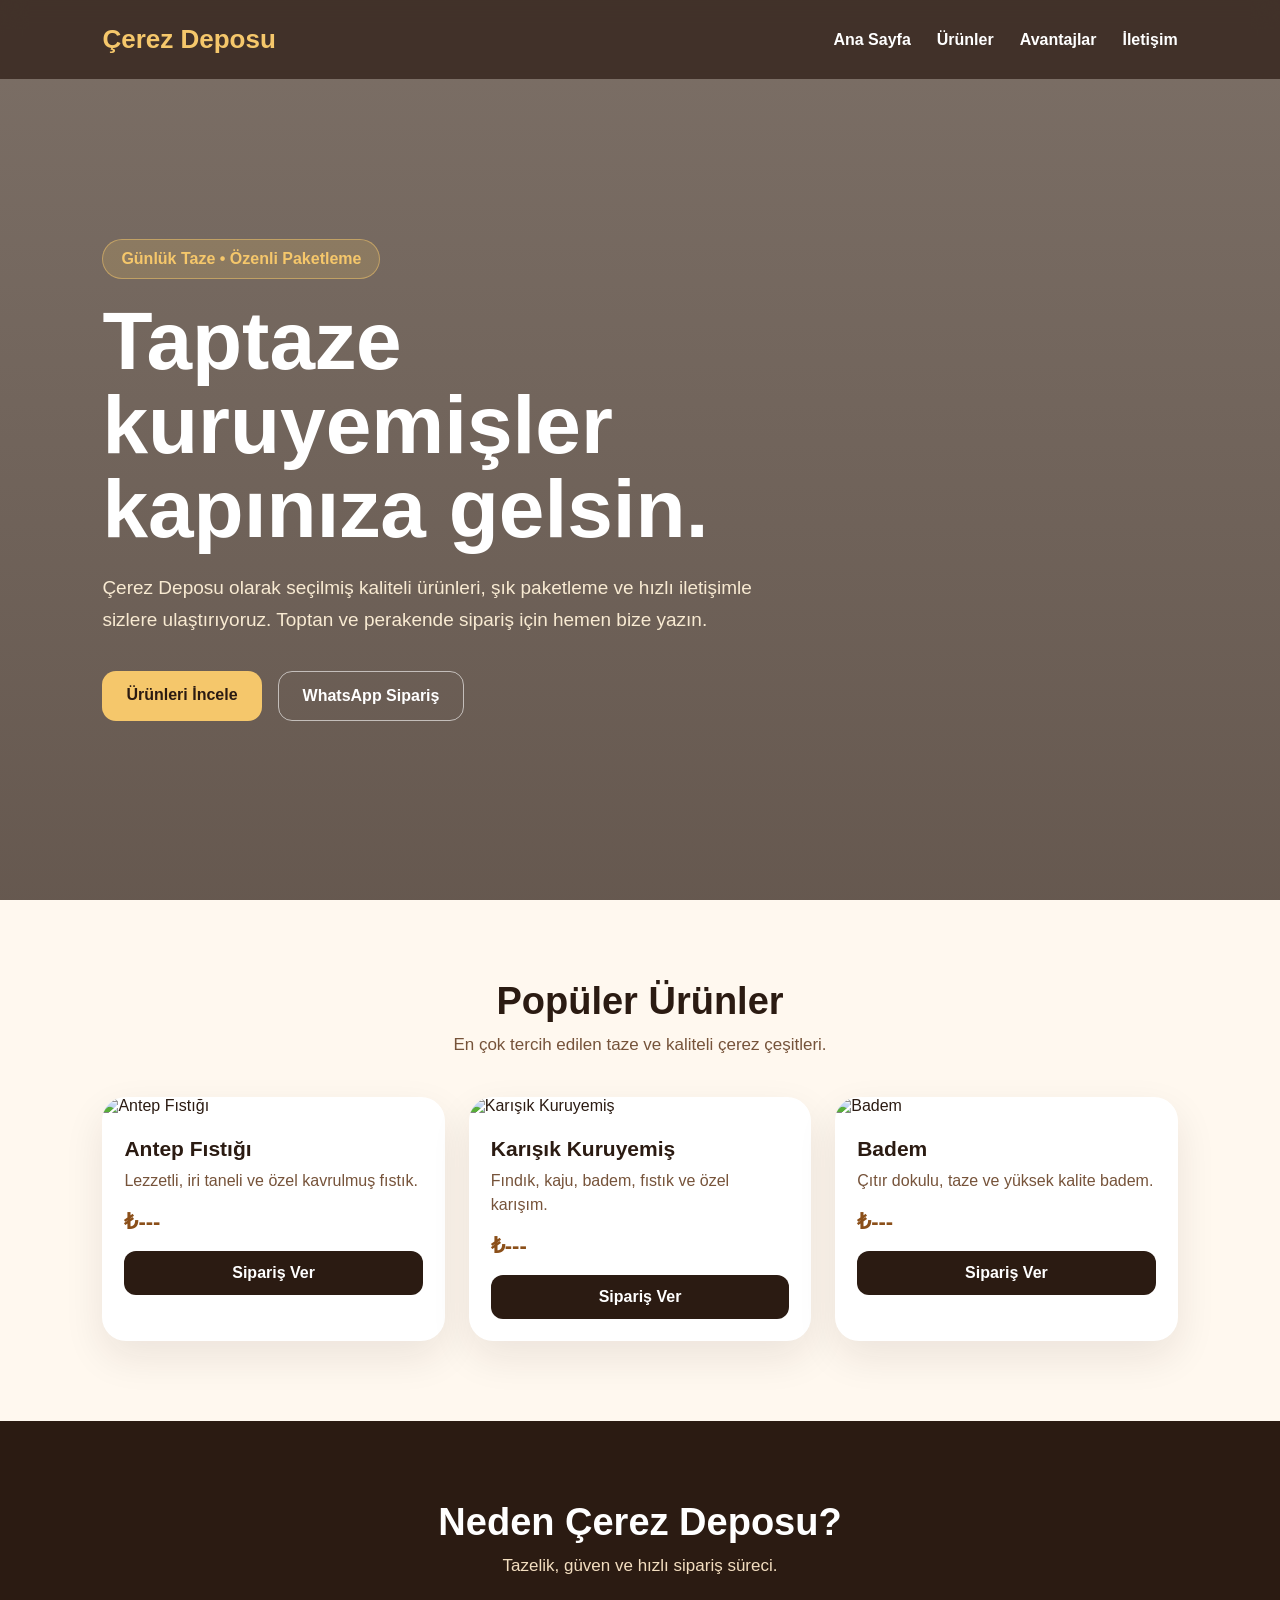
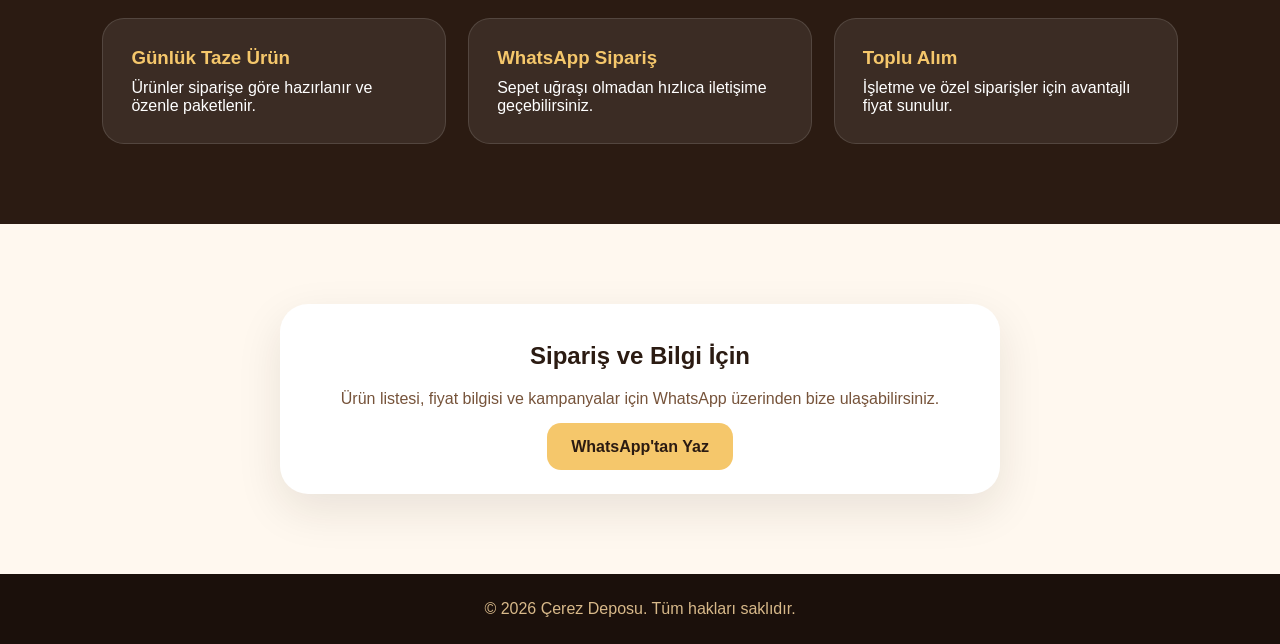
==== index.html @ 21f676a9 "Create index.html" ====
<!DOCTYPE html>
<html lang="tr">
<head>
  <meta charset="UTF-8" />
  <meta name="viewport" content="width=device-width, initial-scale=1.0" />
  <title>Çerez Deposu | Taze Kuruyemiş ve Çerez</title>
  <style>
    * {
      margin: 0;
      padding: 0;
      box-sizing: border-box;
      font-family: Arial, Helvetica, sans-serif;
    }

    body {
      background: #fff8ef;
      color: #2b1b12;
      overflow-x: hidden;
    }

    .loader {
      position: fixed;
      inset: 0;
      background: #2b1b12;
      display: flex;
      align-items: center;
      justify-content: center;
      z-index: 9999;
      animation: hideLoader 1s ease forwards;
      animation-delay: 1.8s;
    }

    .loader h1 {
      color: #f5c76b;
      font-size: 42px;
      letter-spacing: 2px;
      animation: pop 1.3s ease infinite alternate;
    }

    @keyframes hideLoader {
      to {
        opacity: 0;
        visibility: hidden;
      }
    }

    @keyframes pop {
      from { transform: scale(0.95); opacity: 0.75; }
      to { transform: scale(1.08); opacity: 1; }
    }

    header {
      min-height: 100vh;
      background: linear-gradient(rgba(43, 27, 18, 0.62), rgba(43, 27, 18, 0.72)),
        url('https://images.unsplash.com/photo-1606923829579-0cb981a83e2e?auto=format&fit=crop&w=1600&q=80');
      background-size: cover;
      background-position: center;
      color: white;
      position: relative;
    }

    nav {
      width: 100%;
      padding: 24px 8%;
      display: flex;
      align-items: center;
      justify-content: space-between;
      position: fixed;
      top: 0;
      left: 0;
      z-index: 20;
      background: rgba(43, 27, 18, 0.72);
      backdrop-filter: blur(12px);
    }

    .logo {
      font-size: 26px;
      font-weight: 800;
      color: #f5c76b;
    }

    nav ul {
      list-style: none;
      display: flex;
      gap: 26px;
    }

    nav a {
      color: white;
      text-decoration: none;
      font-weight: 600;
      transition: 0.3s;
    }

    nav a:hover {
      color: #f5c76b;
    }

    .hero {
      min-height: 100vh;
      display: flex;
      align-items: center;
      padding: 120px 8% 60px;
    }

    .hero-content {
      max-width: 680px;
      animation: slideUp 1.2s ease forwards;
      opacity: 0;
      transform: translateY(35px);
    }

    @keyframes slideUp {
      to {
        opacity: 1;
        transform: translateY(0);
      }
    }

    .badge {
      display: inline-block;
      background: rgba(245, 199, 107, 0.18);
      color: #f5c76b;
      padding: 10px 18px;
      border-radius: 999px;
      font-weight: bold;
      margin-bottom: 20px;
      border: 1px solid rgba(245, 199, 107, 0.5);
    }

    .hero h1 {
      font-size: clamp(42px, 7vw, 82px);
      line-height: 1.02;
      margin-bottom: 22px;
    }

    .hero p {
      font-size: 19px;
      line-height: 1.7;
      margin-bottom: 34px;
      color: #f8ead2;
    }

    .buttons {
      display: flex;
      gap: 16px;
      flex-wrap: wrap;
    }

    .btn {
      padding: 15px 24px;
      border-radius: 14px;
      text-decoration: none;
      font-weight: 800;
      transition: 0.3s;
    }

    .btn-primary {
      background: #f5c76b;
      color: #2b1b12;
    }

    .btn-primary:hover {
      transform: translateY(-4px);
      box-shadow: 0 14px 30px rgba(245, 199, 107, 0.35);
    }

    .btn-secondary {
      border: 1px solid rgba(255,255,255,0.6);
      color: white;
    }

    section {
      padding: 80px 8%;
    }

    .section-title {
      text-align: center;
      margin-bottom: 42px;
    }

    .section-title h2 {
      font-size: 38px;
      margin-bottom: 12px;
    }

    .section-title p {
      color: #76533a;
      font-size: 17px;
    }

    .products {
      display: grid;
      grid-template-columns: repeat(auto-fit, minmax(230px, 1fr));
      gap: 24px;
    }

    .card {
      background: white;
      border-radius: 24px;
      overflow: hidden;
      box-shadow: 0 16px 40px rgba(43, 27, 18, 0.09);
      transition: 0.35s;
      animation: fadeIn 0.9s ease both;
    }

    .card:hover {
      transform: translateY(-8px);
      box-shadow: 0 22px 55px rgba(43, 27, 18, 0.16);
    }

    .card img {
      width: 100%;
      height: 210px;
      object-fit: cover;
    }

    .card-body {
      padding: 22px;
    }

    .card h3 {
      font-size: 21px;
      margin-bottom: 8px;
    }

    .card p {
      color: #76533a;
      line-height: 1.5;
      margin-bottom: 16px;
    }

    .price {
      font-size: 22px;
      font-weight: 900;
      color: #8b4f19;
      margin-bottom: 16px;
    }

    .whatsapp {
      display: block;
      text-align: center;
      background: #2b1b12;
      color: white;
      padding: 13px;
      border-radius: 12px;
      text-decoration: none;
      font-weight: 800;
    }

    .features {
      background: #2b1b12;
      color: white;
    }

    .feature-grid {
      display: grid;
      grid-template-columns: repeat(auto-fit, minmax(220px, 1fr));
      gap: 22px;
    }

    .feature {
      background: rgba(255,255,255,0.08);
      padding: 28px;
      border-radius: 22px;
      border: 1px solid rgba(255,255,255,0.12);
    }

    .feature h3 {
      color: #f5c76b;
      margin-bottom: 10px;
    }

    .contact {
      text-align: center;
    }

    .contact-box {
      background: white;
      border-radius: 28px;
      padding: 38px;
      max-width: 720px;
      margin: auto;
      box-shadow: 0 16px 45px rgba(43, 27, 18, 0.1);
    }

    footer {
      text-align: center;
      padding: 26px;
      background: #1b100b;
      color: #d8b98a;
    }

    @keyframes fadeIn {
      from { opacity: 0; transform: translateY(28px); }
      to { opacity: 1; transform: translateY(0); }
    }

    @media (max-width: 760px) {
      nav {
        padding: 18px 5%;
      }

      nav ul {
        display: none;
      }

      .hero {
        padding: 110px 6% 50px;
      }

      section {
        padding: 60px 6%;
      }
    }
  </style>
</head>
<body>
  <div class="loader">
    <h1>Çerez Deposu</h1>
  </div>

  <header id="home">
    <nav>
      <div class="logo">Çerez Deposu</div>
      <ul>
        <li><a href="#home">Ana Sayfa</a></li>
        <li><a href="#products">Ürünler</a></li>
        <li><a href="#features">Avantajlar</a></li>
        <li><a href="#contact">İletişim</a></li>
      </ul>
    </nav>

    <div class="hero">
      <div class="hero-content">
        <span class="badge">Günlük Taze • Özenli Paketleme</span>
        <h1>Taptaze kuruyemişler kapınıza gelsin.</h1>
        <p>Çerez Deposu olarak seçilmiş kaliteli ürünleri, şık paketleme ve hızlı iletişimle sizlere ulaştırıyoruz. Toptan ve perakende sipariş için hemen bize yazın.</p>
        <div class="buttons">
          <a class="btn btn-primary" href="#products">Ürünleri İncele</a>
          <a class="btn btn-secondary" href="https://wa.me/905000000000" target="_blank">WhatsApp Sipariş</a>
        </div>
      </div>
    </div>
  </header>

  <section id="products">
    <div class="section-title">
      <h2>Popüler Ürünler</h2>
      <p>En çok tercih edilen taze ve kaliteli çerez çeşitleri.</p>
    </div>

    <div class="products">
      <div class="card">
        <img src="https://images.unsplash.com/photo-1599599810769-bcde5a160d32?auto=format&fit=crop&w=900&q=80" alt="Antep Fıstığı" />
        <div class="card-body">
          <h3>Antep Fıstığı</h3>
          <p>Lezzetli, iri taneli ve özel kavrulmuş fıstık.</p>
          <div class="price">₺---</div>
          <a class="whatsapp" href="https://wa.me/905000000000" target="_blank">Sipariş Ver</a>
        </div>
      </div>

      <div class="card">
        <img src="https://images.unsplash.com/photo-1615485500704-8e990f9900f7?auto=format&fit=crop&w=900&q=80" alt="Karışık Kuruyemiş" />
        <div class="card-body">
          <h3>Karışık Kuruyemiş</h3>
          <p>Fındık, kaju, badem, fıstık ve özel karışım.</p>
          <div class="price">₺---</div>
          <a class="whatsapp" href="https://wa.me/905000000000" target="_blank">Sipariş Ver</a>
        </div>
      </div>

      <div class="card">
        <img src="https://images.unsplash.com/photo-1542990253-0d0f5be5f0ed?auto=format&fit=crop&w=900&q=80" alt="Badem" />
        <div class="card-body">
          <h3>Badem</h3>
          <p>Çıtır dokulu, taze ve yüksek kalite badem.</p>
          <div class="price">₺---</div>
          <a class="whatsapp" href="https://wa.me/905000000000" target="_blank">Sipariş Ver</a>
        </div>
      </div>
    </div>
  </section>

  <section class="features" id="features">
    <div class="section-title">
      <h2>Neden Çerez Deposu?</h2>
      <p style="color:#f3dec0">Tazelik, güven ve hızlı sipariş süreci.</p>
    </div>

    <div class="feature-grid">
      <div class="feature">
        <h3>Günlük Taze Ürün</h3>
        <p>Ürünler siparişe göre hazırlanır ve özenle paketlenir.</p>
      </div>
      <div class="feature">
        <h3>WhatsApp Sipariş</h3>
        <p>Sepet uğraşı olmadan hızlıca iletişime geçebilirsiniz.</p>
      </div>
      <div class="feature">
        <h3>Toplu Alım</h3>
        <p>İşletme ve özel siparişler için avantajlı fiyat sunulur.</p>
      </div>
    </div>
  </section>

  <section class="contact" id="contact">
    <div class="contact-box">
      <h2>Sipariş ve Bilgi İçin</h2>
      <p style="margin: 16px 0 26px; color:#76533a; line-height:1.6;">Ürün listesi, fiyat bilgisi ve kampanyalar için WhatsApp üzerinden bize ulaşabilirsiniz.</p>
      <a class="btn btn-primary" href="https://wa.me/905000000000" target="_blank">WhatsApp'tan Yaz</a>
    </div>
  </section>

  <footer>
    © 2026 Çerez Deposu. Tüm hakları saklıdır.
  </footer>
</body>
</html>
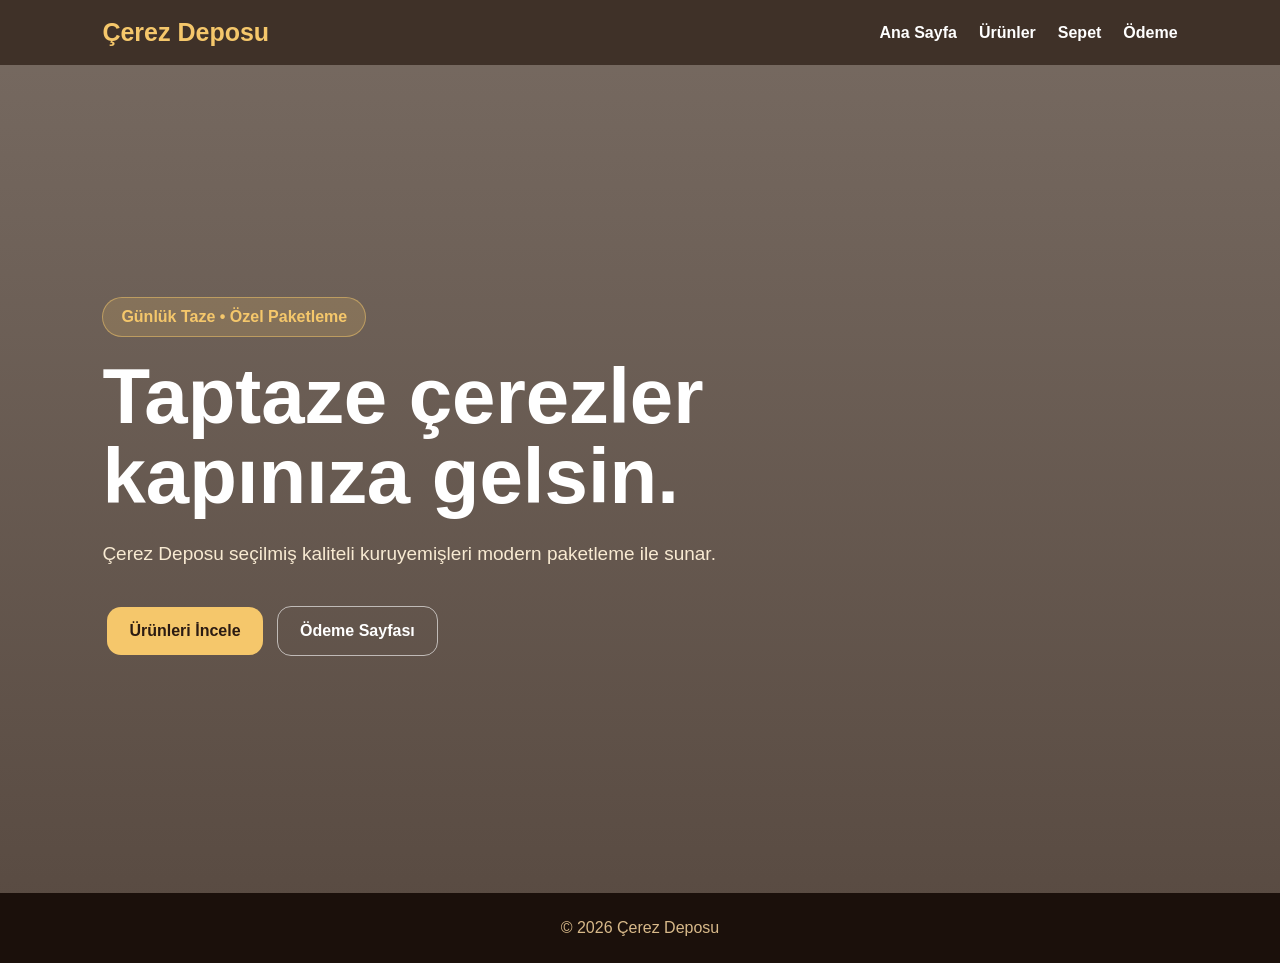
==== commit d8c67e05: "Update index.html" ====
--- a/index.html
+++ b/index.html
@@ -1,420 +1,53 @@
 <!DOCTYPE html>
 <html lang="tr">
 <head>
-  <meta charset="UTF-8" />
-  <meta name="viewport" content="width=device-width, initial-scale=1.0" />
-  <title>Çerez Deposu | Taze Kuruyemiş ve Çerez</title>
-  <style>
-    * {
-      margin: 0;
-      padding: 0;
-      box-sizing: border-box;
-      font-family: Arial, Helvetica, sans-serif;
-    }
-
-    body {
-      background: #fff8ef;
-      color: #2b1b12;
-      overflow-x: hidden;
-    }
-
-    .loader {
-      position: fixed;
-      inset: 0;
-      background: #2b1b12;
-      display: flex;
-      align-items: center;
-      justify-content: center;
-      z-index: 9999;
-      animation: hideLoader 1s ease forwards;
-      animation-delay: 1.8s;
-    }
-
-    .loader h1 {
-      color: #f5c76b;
-      font-size: 42px;
-      letter-spacing: 2px;
-      animation: pop 1.3s ease infinite alternate;
-    }
-
-    @keyframes hideLoader {
-      to {
-        opacity: 0;
-        visibility: hidden;
-      }
-    }
-
-    @keyframes pop {
-      from { transform: scale(0.95); opacity: 0.75; }
-      to { transform: scale(1.08); opacity: 1; }
-    }
-
-    header {
-      min-height: 100vh;
-      background: linear-gradient(rgba(43, 27, 18, 0.62), rgba(43, 27, 18, 0.72)),
-        url('https://images.unsplash.com/photo-1606923829579-0cb981a83e2e?auto=format&fit=crop&w=1600&q=80');
-      background-size: cover;
-      background-position: center;
-      color: white;
-      position: relative;
-    }
-
-    nav {
-      width: 100%;
-      padding: 24px 8%;
-      display: flex;
-      align-items: center;
-      justify-content: space-between;
-      position: fixed;
-      top: 0;
-      left: 0;
-      z-index: 20;
-      background: rgba(43, 27, 18, 0.72);
-      backdrop-filter: blur(12px);
-    }
-
-    .logo {
-      font-size: 26px;
-      font-weight: 800;
-      color: #f5c76b;
-    }
-
-    nav ul {
-      list-style: none;
-      display: flex;
-      gap: 26px;
-    }
-
-    nav a {
-      color: white;
-      text-decoration: none;
-      font-weight: 600;
-      transition: 0.3s;
-    }
-
-    nav a:hover {
-      color: #f5c76b;
-    }
-
-    .hero {
-      min-height: 100vh;
-      display: flex;
-      align-items: center;
-      padding: 120px 8% 60px;
-    }
-
-    .hero-content {
-      max-width: 680px;
-      animation: slideUp 1.2s ease forwards;
-      opacity: 0;
-      transform: translateY(35px);
-    }
-
-    @keyframes slideUp {
-      to {
-        opacity: 1;
-        transform: translateY(0);
-      }
-    }
-
-    .badge {
-      display: inline-block;
-      background: rgba(245, 199, 107, 0.18);
-      color: #f5c76b;
-      padding: 10px 18px;
-      border-radius: 999px;
-      font-weight: bold;
-      margin-bottom: 20px;
-      border: 1px solid rgba(245, 199, 107, 0.5);
-    }
-
-    .hero h1 {
-      font-size: clamp(42px, 7vw, 82px);
-      line-height: 1.02;
-      margin-bottom: 22px;
-    }
-
-    .hero p {
-      font-size: 19px;
-      line-height: 1.7;
-      margin-bottom: 34px;
-      color: #f8ead2;
-    }
-
-    .buttons {
-      display: flex;
-      gap: 16px;
-      flex-wrap: wrap;
-    }
-
-    .btn {
-      padding: 15px 24px;
-      border-radius: 14px;
-      text-decoration: none;
-      font-weight: 800;
-      transition: 0.3s;
-    }
-
-    .btn-primary {
-      background: #f5c76b;
-      color: #2b1b12;
-    }
-
-    .btn-primary:hover {
-      transform: translateY(-4px);
-      box-shadow: 0 14px 30px rgba(245, 199, 107, 0.35);
-    }
-
-    .btn-secondary {
-      border: 1px solid rgba(255,255,255,0.6);
-      color: white;
-    }
-
-    section {
-      padding: 80px 8%;
-    }
-
-    .section-title {
-      text-align: center;
-      margin-bottom: 42px;
-    }
-
-    .section-title h2 {
-      font-size: 38px;
-      margin-bottom: 12px;
-    }
-
-    .section-title p {
-      color: #76533a;
-      font-size: 17px;
-    }
-
-    .products {
-      display: grid;
-      grid-template-columns: repeat(auto-fit, minmax(230px, 1fr));
-      gap: 24px;
-    }
-
-    .card {
-      background: white;
-      border-radius: 24px;
-      overflow: hidden;
-      box-shadow: 0 16px 40px rgba(43, 27, 18, 0.09);
-      transition: 0.35s;
-      animation: fadeIn 0.9s ease both;
-    }
-
-    .card:hover {
-      transform: translateY(-8px);
-      box-shadow: 0 22px 55px rgba(43, 27, 18, 0.16);
-    }
-
-    .card img {
-      width: 100%;
-      height: 210px;
-      object-fit: cover;
-    }
-
-    .card-body {
-      padding: 22px;
-    }
-
-    .card h3 {
-      font-size: 21px;
-      margin-bottom: 8px;
-    }
-
-    .card p {
-      color: #76533a;
-      line-height: 1.5;
-      margin-bottom: 16px;
-    }
-
-    .price {
-      font-size: 22px;
-      font-weight: 900;
-      color: #8b4f19;
-      margin-bottom: 16px;
-    }
-
-    .whatsapp {
-      display: block;
-      text-align: center;
-      background: #2b1b12;
-      color: white;
-      padding: 13px;
-      border-radius: 12px;
-      text-decoration: none;
-      font-weight: 800;
-    }
-
-    .features {
-      background: #2b1b12;
-      color: white;
-    }
-
-    .feature-grid {
-      display: grid;
-      grid-template-columns: repeat(auto-fit, minmax(220px, 1fr));
-      gap: 22px;
-    }
-
-    .feature {
-      background: rgba(255,255,255,0.08);
-      padding: 28px;
-      border-radius: 22px;
-      border: 1px solid rgba(255,255,255,0.12);
-    }
-
-    .feature h3 {
-      color: #f5c76b;
-      margin-bottom: 10px;
-    }
-
-    .contact {
-      text-align: center;
-    }
-
-    .contact-box {
-      background: white;
-      border-radius: 28px;
-      padding: 38px;
-      max-width: 720px;
-      margin: auto;
-      box-shadow: 0 16px 45px rgba(43, 27, 18, 0.1);
-    }
-
-    footer {
-      text-align: center;
-      padding: 26px;
-      background: #1b100b;
-      color: #d8b98a;
-    }
-
-    @keyframes fadeIn {
-      from { opacity: 0; transform: translateY(28px); }
-      to { opacity: 1; transform: translateY(0); }
-    }
-
-    @media (max-width: 760px) {
-      nav {
-        padding: 18px 5%;
-      }
-
-      nav ul {
-        display: none;
-      }
-
-      .hero {
-        padding: 110px 6% 50px;
-      }
-
-      section {
-        padding: 60px 6%;
-      }
-    }
-  </style>
+<meta charset="UTF-8">
+<meta name="viewport" content="width=device-width, initial-scale=1.0">
+<title>Çerez Deposu</title>
+<link rel="stylesheet" href="style.css">
 </head>
 <body>
-  <div class="loader">
-    <h1>Çerez Deposu</h1>
-  </div>
 
-  <header id="home">
-    <nav>
-      <div class="logo">Çerez Deposu</div>
-      <ul>
-        <li><a href="#home">Ana Sayfa</a></li>
-        <li><a href="#products">Ürünler</a></li>
-        <li><a href="#features">Avantajlar</a></li>
-        <li><a href="#contact">İletişim</a></li>
-      </ul>
-    </nav>
+<nav class="nav">
+<a class="logo" href="index.html">Çerez Deposu</a>
 
-    <div class="hero">
-      <div class="hero-content">
-        <span class="badge">Günlük Taze • Özenli Paketleme</span>
-        <h1>Taptaze kuruyemişler kapınıza gelsin.</h1>
-        <p>Çerez Deposu olarak seçilmiş kaliteli ürünleri, şık paketleme ve hızlı iletişimle sizlere ulaştırıyoruz. Toptan ve perakende sipariş için hemen bize yazın.</p>
-        <div class="buttons">
-          <a class="btn btn-primary" href="#products">Ürünleri İncele</a>
-          <a class="btn btn-secondary" href="https://wa.me/905000000000" target="_blank">WhatsApp Sipariş</a>
-        </div>
-      </div>
-    </div>
-  </header>
+<div class="menu">
+<a href="index.html">Ana Sayfa</a>
+<a href="urunler.html">Ürünler</a>
+<a href="sepet.html">Sepet</a>
+<a href="odeme.html">Ödeme</a>
+</div>
+</nav>
 
-  <section id="products">
-    <div class="section-title">
-      <h2>Popüler Ürünler</h2>
-      <p>En çok tercih edilen taze ve kaliteli çerez çeşitleri.</p>
-    </div>
+<section class="hero">
+<div class="hero-box">
 
-    <div class="products">
-      <div class="card">
-        <img src="https://images.unsplash.com/photo-1599599810769-bcde5a160d32?auto=format&fit=crop&w=900&q=80" alt="Antep Fıstığı" />
-        <div class="card-body">
-          <h3>Antep Fıstığı</h3>
-          <p>Lezzetli, iri taneli ve özel kavrulmuş fıstık.</p>
-          <div class="price">₺---</div>
-          <a class="whatsapp" href="https://wa.me/905000000000" target="_blank">Sipariş Ver</a>
-        </div>
-      </div>
+<span class="badge">
+Günlük Taze • Özel Paketleme
+</span>
 
-      <div class="card">
-        <img src="https://images.unsplash.com/photo-1615485500704-8e990f9900f7?auto=format&fit=crop&w=900&q=80" alt="Karışık Kuruyemiş" />
-        <div class="card-body">
-          <h3>Karışık Kuruyemiş</h3>
-          <p>Fındık, kaju, badem, fıstık ve özel karışım.</p>
-          <div class="price">₺---</div>
-          <a class="whatsapp" href="https://wa.me/905000000000" target="_blank">Sipariş Ver</a>
-        </div>
-      </div>
+<h1>
+Taptaze çerezler kapınıza gelsin.
+</h1>
 
-      <div class="card">
-        <img src="https://images.unsplash.com/photo-1542990253-0d0f5be5f0ed?auto=format&fit=crop&w=900&q=80" alt="Badem" />
-        <div class="card-body">
-          <h3>Badem</h3>
-          <p>Çıtır dokulu, taze ve yüksek kalite badem.</p>
-          <div class="price">₺---</div>
-          <a class="whatsapp" href="https://wa.me/905000000000" target="_blank">Sipariş Ver</a>
-        </div>
-      </div>
-    </div>
-  </section>
+<p>
+Çerez Deposu seçilmiş kaliteli kuruyemişleri modern paketleme ile sunar.
+</p>
 
-  <section class="features" id="features">
-    <div class="section-title">
-      <h2>Neden Çerez Deposu?</h2>
-      <p style="color:#f3dec0">Tazelik, güven ve hızlı sipariş süreci.</p>
-    </div>
+<a class="btn btn-primary" href="urunler.html">
+Ürünleri İncele
+</a>
 
-    <div class="feature-grid">
-      <div class="feature">
-        <h3>Günlük Taze Ürün</h3>
-        <p>Ürünler siparişe göre hazırlanır ve özenle paketlenir.</p>
-      </div>
-      <div class="feature">
-        <h3>WhatsApp Sipariş</h3>
-        <p>Sepet uğraşı olmadan hızlıca iletişime geçebilirsiniz.</p>
-      </div>
-      <div class="feature">
-        <h3>Toplu Alım</h3>
-        <p>İşletme ve özel siparişler için avantajlı fiyat sunulur.</p>
-      </div>
-    </div>
-  </section>
+<a class="btn btn-outline" href="odeme.html">
+Ödeme Sayfası
+</a>
 
-  <section class="contact" id="contact">
-    <div class="contact-box">
-      <h2>Sipariş ve Bilgi İçin</h2>
-      <p style="margin: 16px 0 26px; color:#76533a; line-height:1.6;">Ürün listesi, fiyat bilgisi ve kampanyalar için WhatsApp üzerinden bize ulaşabilirsiniz.</p>
-      <a class="btn btn-primary" href="https://wa.me/905000000000" target="_blank">WhatsApp'tan Yaz</a>
-    </div>
-  </section>
+</div>
+</section>
 
-  <footer>
-    © 2026 Çerez Deposu. Tüm hakları saklıdır.
-  </footer>
+<footer>
+© 2026 Çerez Deposu
+</footer>
+
 </body>
 </html>
--- a/style.css
+++ b/style.css
@@ -0,0 +1,28 @@
+*{margin:0;padding:0;box-sizing:border-box;font-family:Arial,Helvetica,sans-serif}
+body{background:#fff8ef;color:#2b1b12;overflow-x:hidden}
+a{text-decoration:none;color:inherit}
+.nav{position:sticky;top:0;z-index:50;background:rgba(43,27,18,.9);backdrop-filter:blur(12px);padding:18px 8%;display:flex;justify-content:space-between;align-items:center;color:white}
+.logo{font-size:25px;font-weight:900;color:#f5c76b}
+.menu{display:flex;gap:22px;align-items:center}
+.menu a{font-weight:700}
+.menu a:hover{color:#f5c76b}
+.cart-badge{background:#f5c76b;color:#2b1b12;padding:9px 13px;border-radius:999px;font-weight:900}
+.hero{min-height:92vh;background:linear-gradient(rgba(43,27,18,.65),rgba(43,27,18,.78)),url('https://images.unsplash.com/photo-1606923829579-0cb981a83e2e?auto=format&fit=crop&w=1600&q=80');background-size:cover;background-position:center;display:flex;align-items:center;padding:100px 8%;color:white}
+.hero-box{max-width:720px;animation:up 1s ease both}
+.badge{display:inline-block;background:rgba(245,199,107,.18);border:1px solid rgba(245,199,107,.5);color:#f5c76b;padding:10px 18px;border-radius:999px;font-weight:900;margin-bottom:20px}
+h1{font-size:clamp(42px,7vw,78px);line-height:1.02;margin-bottom:22px}
+.hero p{font-size:19px;line-height:1.7;color:#f8ead2;margin-bottom:30px}
+.btn{display:inline-block;padding:15px 22px;border-radius:14px;font-weight:900;transition:.3s;margin:5px}
+.btn-primary{background:#f5c76b;color:#2b1b12}
+.btn-dark{background:#2b1b12;color:white}
+.btn-outline{border:1px solid rgba(255,255,255,.6);color:white}
+.section{padding:75px 8%}
+.title{text-align:center;margin-bottom:38px}
+.title h2{font-size:38px;margin-bottom:10px}
+.grid{display:grid;grid-template-columns:repeat(auto-fit,minmax(240px,1fr));gap:24px}
+.card{background:white;border-radius:24px;overflow:hidden;box-shadow:0 16px 40px rgba(43,27,18,.09)}
+.card img{width:100%;height:220px;object-fit:cover}
+.card-body{padding:22px}
+.price{font-size:24px;font-weight:900;color:#8b4f19;margin-bottom:15px}
+footer{text-align:center;padding:26px;background:#1b100b;color:#d8b98a}
+@keyframes up{from{opacity:0;transform:translateY(35px)}to{opacity:1;transform:translateY(0)}}
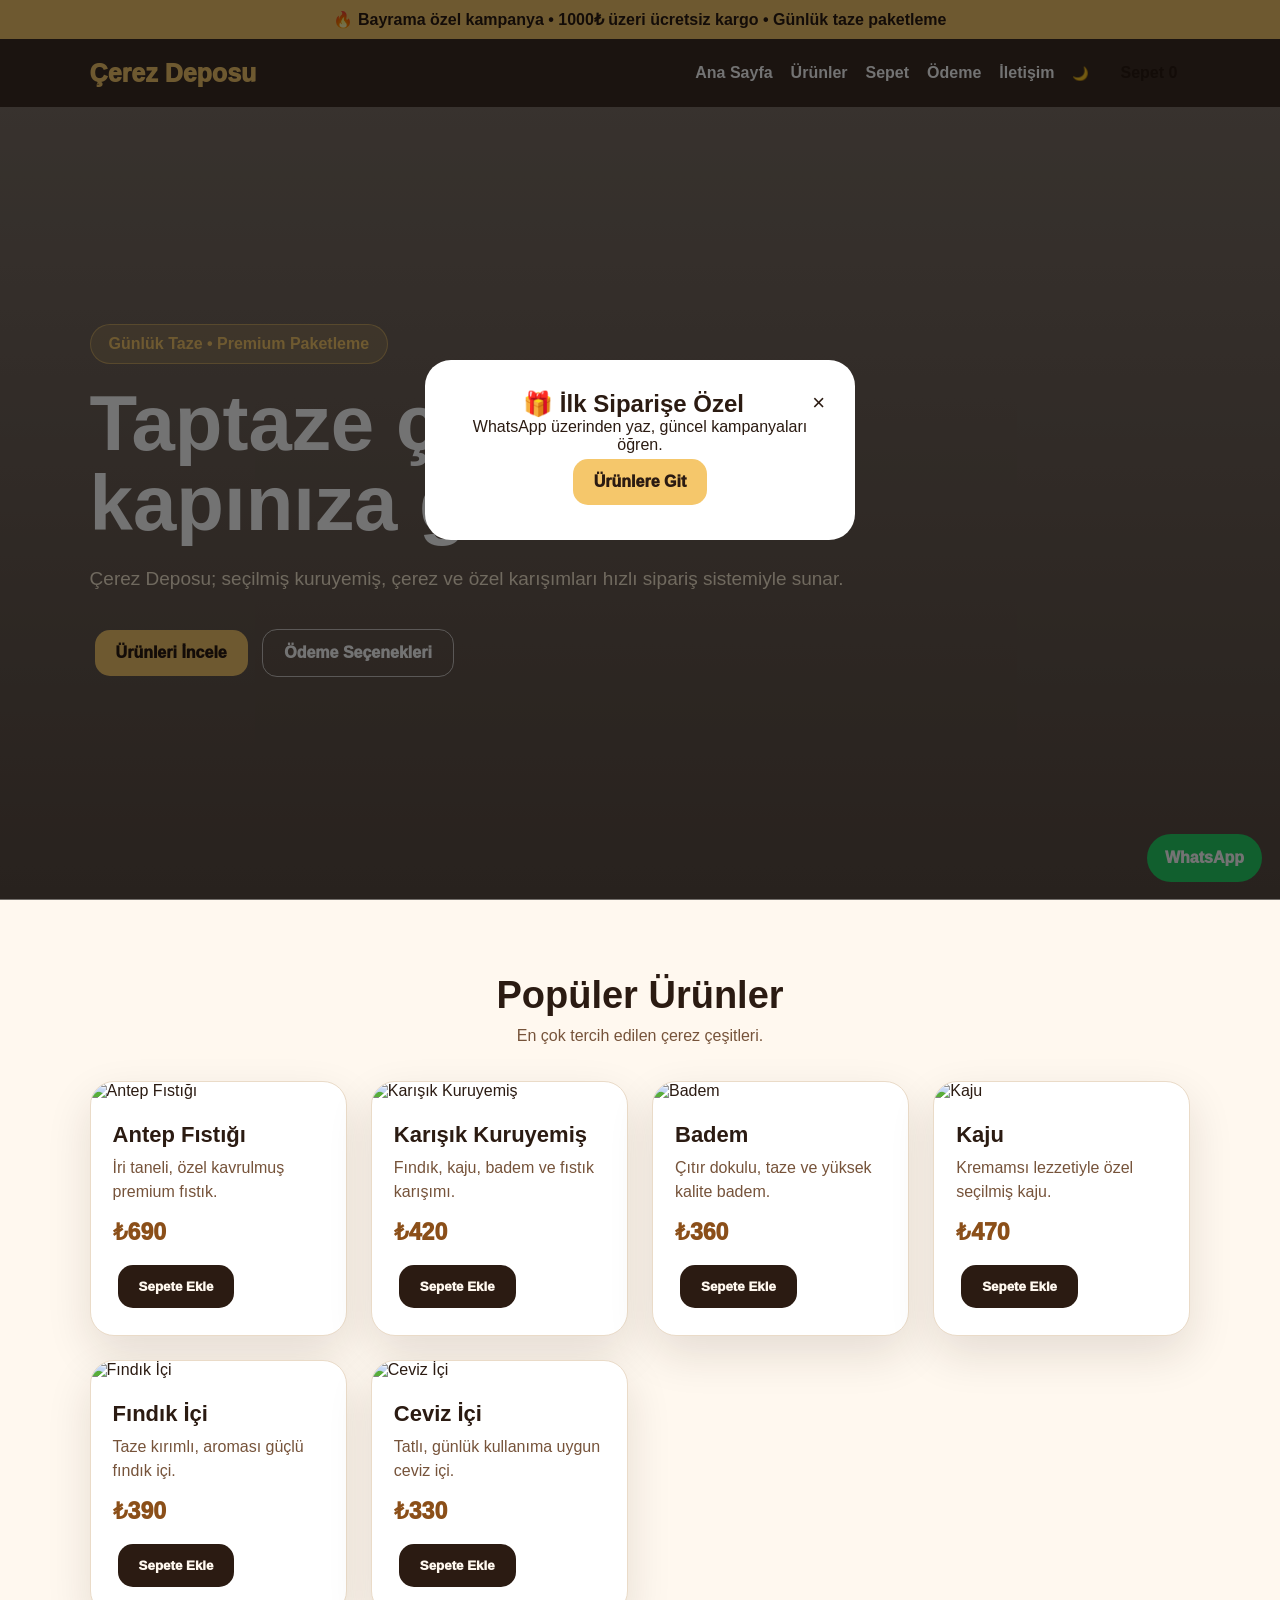
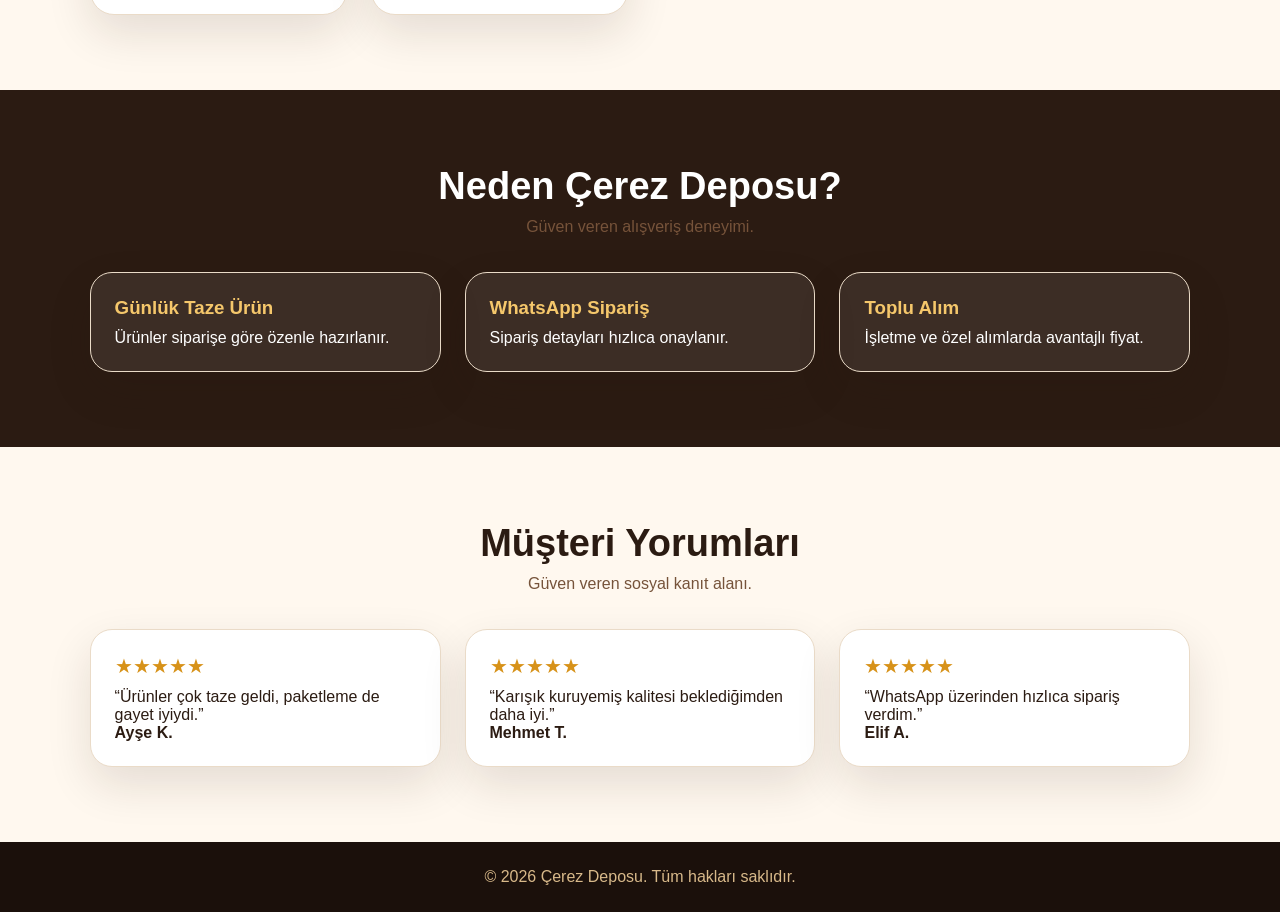
==== commit 4e95e279: "Update index.html" ====
--- a/index.html
+++ b/index.html
@@ -3,51 +3,108 @@
 <head>
 <meta charset="UTF-8">
 <meta name="viewport" content="width=device-width, initial-scale=1.0">
-<title>Çerez Deposu</title>
+<title>Çerez Deposu | Ana Sayfa</title>
 <link rel="stylesheet" href="style.css">
 </head>
 <body>
 
+<div class="topbar"><span>🔥 Bayrama özel kampanya • 1000₺ üzeri ücretsiz kargo • Günlük taze paketleme</span></div>
+
 <nav class="nav">
 <a class="logo" href="index.html">Çerez Deposu</a>
-
 <div class="menu">
 <a href="index.html">Ana Sayfa</a>
 <a href="urunler.html">Ürünler</a>
 <a href="sepet.html">Sepet</a>
 <a href="odeme.html">Ödeme</a>
+<a href="iletisim.html">İletişim</a>
+<button class="icon-btn" id="darkBtn">🌙</button>
+<a class="cart-pill" href="sepet.html">Sepet <span id="cartCount">0</span></a>
 </div>
 </nav>
 
 <section class="hero">
 <div class="hero-box">
-
-<span class="badge">
-Günlük Taze • Özel Paketleme
-</span>
-
-<h1>
-Taptaze çerezler kapınıza gelsin.
-</h1>
-
-<p>
-Çerez Deposu seçilmiş kaliteli kuruyemişleri modern paketleme ile sunar.
-</p>
-
-<a class="btn btn-primary" href="urunler.html">
-Ürünleri İncele
-</a>
-
-<a class="btn btn-outline" href="odeme.html">
-Ödeme Sayfası
-</a>
-
+<span class="badge">Günlük Taze • Premium Paketleme</span>
+<h1>Taptaze çerezler kapınıza gelsin.</h1>
+<p>Çerez Deposu; seçilmiş kuruyemiş, çerez ve özel karışımları hızlı sipariş sistemiyle sunar.</p>
+<a class="btn btn-primary" href="urunler.html">Ürünleri İncele</a>
+<a class="btn btn-outline" href="odeme.html">Ödeme Seçenekleri</a>
 </div>
 </section>
 
-<footer>
-© 2026 Çerez Deposu
-</footer>
+<section class="section">
+<div class="title">
+<h2>Popüler Ürünler</h2>
+<p>En çok tercih edilen çerez çeşitleri.</p>
+</div>
+<div class="grid" id="productGrid"></div>
+</section>
 
+<section class="section dark-section">
+<div class="title">
+<h2>Neden Çerez Deposu?</h2>
+<p>Güven veren alışveriş deneyimi.</p>
+</div>
+
+<div class="grid">
+<div class="feature">
+<h3>Günlük Taze Ürün</h3>
+<p>Ürünler siparişe göre özenle hazırlanır.</p>
+</div>
+
+<div class="feature">
+<h3>WhatsApp Sipariş</h3>
+<p>Sipariş detayları hızlıca onaylanır.</p>
+</div>
+
+<div class="feature">
+<h3>Toplu Alım</h3>
+<p>İşletme ve özel alımlarda avantajlı fiyat.</p>
+</div>
+</div>
+</section>
+
+<section class="section">
+<div class="title">
+<h2>Müşteri Yorumları</h2>
+<p>Güven veren sosyal kanıt alanı.</p>
+</div>
+
+<div class="grid">
+<div class="review">
+<div class="stars">★★★★★</div>
+<p>“Ürünler çok taze geldi, paketleme de gayet iyiydi.”</p>
+<b>Ayşe K.</b>
+</div>
+
+<div class="review">
+<div class="stars">★★★★★</div>
+<p>“Karışık kuruyemiş kalitesi beklediğimden daha iyi.”</p>
+<b>Mehmet T.</b>
+</div>
+
+<div class="review">
+<div class="stars">★★★★★</div>
+<p>“WhatsApp üzerinden hızlıca sipariş verdim.”</p>
+<b>Elif A.</b>
+</div>
+</div>
+</section>
+
+<div class="popup" id="popup">
+<div class="popup-box">
+<button class="close" id="closePopup">×</button>
+<h2>🎁 İlk Siparişe Özel</h2>
+<p>WhatsApp üzerinden yaz, güncel kampanyaları öğren.</p>
+<a class="btn btn-primary" href="urunler.html">Ürünlere Git</a>
+</div>
+</div>
+
+<a class="floating-wa" href="https://wa.me/905000000000" target="_blank">WhatsApp</a>
+
+<footer>© 2026 Çerez Deposu. Tüm hakları saklıdır.</footer>
+
+<script src="script.js"></script>
 </body>
 </html>
--- a/style.css
+++ b/style.css
@@ -1,28 +1,59 @@
+:root{--bg:#fff8ef;--text:#2b1b12;--muted:#76533a;--card:#fff;--brand:#f5c76b;--dark:#2b1b12;--line:#eadbc8;--shadow:0 18px 45px rgba(43,27,18,.12)}
+body.dark{--bg:#140d09;--text:#fff7ec;--muted:#d6b98e;--card:#21150f;--dark:#f5c76b;--line:#3a281d;--shadow:0 18px 45px rgba(0,0,0,.35)}
 *{margin:0;padding:0;box-sizing:border-box;font-family:Arial,Helvetica,sans-serif}
-body{background:#fff8ef;color:#2b1b12;overflow-x:hidden}
+body{background:var(--bg);color:var(--text);overflow-x:hidden}
 a{text-decoration:none;color:inherit}
-.nav{position:sticky;top:0;z-index:50;background:rgba(43,27,18,.9);backdrop-filter:blur(12px);padding:18px 8%;display:flex;justify-content:space-between;align-items:center;color:white}
-.logo{font-size:25px;font-weight:900;color:#f5c76b}
-.menu{display:flex;gap:22px;align-items:center}
-.menu a{font-weight:700}
-.menu a:hover{color:#f5c76b}
-.cart-badge{background:#f5c76b;color:#2b1b12;padding:9px 13px;border-radius:999px;font-weight:900}
-.hero{min-height:92vh;background:linear-gradient(rgba(43,27,18,.65),rgba(43,27,18,.78)),url('https://images.unsplash.com/photo-1606923829579-0cb981a83e2e?auto=format&fit=crop&w=1600&q=80');background-size:cover;background-position:center;display:flex;align-items:center;padding:100px 8%;color:white}
-.hero-box{max-width:720px;animation:up 1s ease both}
-.badge{display:inline-block;background:rgba(245,199,107,.18);border:1px solid rgba(245,199,107,.5);color:#f5c76b;padding:10px 18px;border-radius:999px;font-weight:900;margin-bottom:20px}
-h1{font-size:clamp(42px,7vw,78px);line-height:1.02;margin-bottom:22px}
-.hero p{font-size:19px;line-height:1.7;color:#f8ead2;margin-bottom:30px}
-.btn{display:inline-block;padding:15px 22px;border-radius:14px;font-weight:900;transition:.3s;margin:5px}
-.btn-primary{background:#f5c76b;color:#2b1b12}
-.btn-dark{background:#2b1b12;color:white}
-.btn-outline{border:1px solid rgba(255,255,255,.6);color:white}
-.section{padding:75px 8%}
-.title{text-align:center;margin-bottom:38px}
+.topbar{background:var(--brand);color:#2b1b12;text-align:center;padding:10px;font-weight:900;overflow:hidden}
+.topbar span{display:inline-block;animation:marquee 13s linear infinite;white-space:nowrap}
+.nav{position:sticky;top:0;z-index:99;background:rgba(43,27,18,.92);backdrop-filter:blur(14px);padding:16px 7%;display:flex;justify-content:space-between;align-items:center;color:white}
+.logo{font-size:25px;font-weight:950;color:var(--brand)}
+.menu{display:flex;gap:18px;align-items:center;flex-wrap:wrap}
+.menu a,.icon-btn{font-weight:800;color:white;background:none;border:0;cursor:pointer}
+.cart-pill{background:var(--brand);color:#2b1b12!important;padding:9px 13px;border-radius:999px}
+.hero{min-height:88vh;background:linear-gradient(rgba(43,27,18,.62),rgba(43,27,18,.78)),url('https://images.unsplash.com/photo-1606923829579-0cb981a83e2e?auto=format&fit=crop&w=1700&q=80');background-size:cover;background-position:center;display:flex;align-items:center;padding:100px 7%;color:white}
+.hero-box{max-width:760px;animation:up 1s ease both}
+.badge{display:inline-block;background:rgba(245,199,107,.18);border:1px solid rgba(245,199,107,.55);color:var(--brand);padding:10px 18px;border-radius:999px;font-weight:900;margin-bottom:20px}
+h1{font-size:clamp(42px,7vw,78px);line-height:1.02;margin-bottom:20px}
+.hero p{font-size:19px;line-height:1.7;color:#f8ead2;margin-bottom:28px}
+.btn{display:inline-block;border:0;cursor:pointer;padding:14px 21px;border-radius:15px;font-weight:950;transition:.25s;margin:5px}
+.btn-primary{background:var(--brand);color:#2b1b12}
+.btn-dark{background:var(--dark);color:var(--bg)}
+.btn-outline{border:1px solid rgba(255,255,255,.65);color:white;background:transparent}
+.btn:hover{transform:translateY(-4px);box-shadow:0 12px 25px rgba(0,0,0,.18)}
+.section{padding:75px 7%}
+.title{text-align:center;margin-bottom:36px}
 .title h2{font-size:38px;margin-bottom:10px}
+.title p{color:var(--muted)}
 .grid{display:grid;grid-template-columns:repeat(auto-fit,minmax(240px,1fr));gap:24px}
-.card{background:white;border-radius:24px;overflow:hidden;box-shadow:0 16px 40px rgba(43,27,18,.09)}
+.card{background:var(--card);border-radius:24px;overflow:hidden;box-shadow:var(--shadow);border:1px solid var(--line);transition:.3s}
+.card:hover{transform:translateY(-7px)}
 .card img{width:100%;height:220px;object-fit:cover}
 .card-body{padding:22px}
-.price{font-size:24px;font-weight:900;color:#8b4f19;margin-bottom:15px}
+.card h3{font-size:22px;margin-bottom:8px}
+.card p{color:var(--muted);line-height:1.5;margin-bottom:15px}
+.price{font-size:23px;font-weight:950;color:#8b4f19;margin-bottom:14px}
+.filters{display:flex;justify-content:center;gap:10px;flex-wrap:wrap;margin-bottom:25px}
+.filter{border:1px solid var(--line);background:var(--card);color:var(--text);padding:10px 15px;border-radius:999px;font-weight:900;cursor:pointer}
+.filter.active{background:var(--brand);color:#2b1b12}
+.panel{background:var(--card);border-radius:26px;padding:28px;box-shadow:var(--shadow);border:1px solid var(--line);max-width:950px;margin:auto}
+.cart-row{display:grid;grid-template-columns:1fr 90px 120px 60px;gap:14px;align-items:center;border-bottom:1px solid var(--line);padding:16px 0}
+.qty button{width:30px;height:30px;border:0;border-radius:8px;background:var(--brand);font-weight:900;cursor:pointer}
+.total{text-align:right;font-size:27px;font-weight:950;margin-top:20px}
+.form-grid,.pay-box{display:grid;grid-template-columns:repeat(auto-fit,minmax(230px,1fr));gap:14px}
+input,select,textarea{width:100%;padding:14px;border:1px solid var(--line);border-radius:13px;margin-bottom:14px;background:var(--bg);color:var(--text)}
+.pay-option{border:2px solid var(--line);border-radius:18px;padding:18px;background:var(--bg)}
+.dark-section{background:#2b1b12;color:white}
+.feature,.review{background:var(--card);padding:24px;border-radius:22px;box-shadow:var(--shadow);border:1px solid var(--line)}
+.dark-section .feature{background:rgba(255,255,255,.08)}
+.feature h3{color:var(--brand);margin-bottom:10px}
+.stars{color:#d79219;font-size:20px;margin-bottom:10px}
+.faq details{background:var(--card);padding:18px 20px;border-radius:16px;margin-bottom:12px;border:1px solid var(--line)}
+.floating-wa{position:fixed;right:18px;bottom:18px;background:#25d366;color:white;padding:15px 18px;border-radius:999px;font-weight:950;z-index:200}
+.popup{position:fixed;inset:0;background:rgba(0,0,0,.55);display:none;align-items:center;justify-content:center;z-index:300;padding:20px}
+.popup.show{display:flex}
+.popup-box{background:var(--card);padding:30px;border-radius:26px;max-width:430px;text-align:center}
+.close{float:right;border:0;background:transparent;font-size:22px;color:var(--text);cursor:pointer}
 footer{text-align:center;padding:26px;background:#1b100b;color:#d8b98a}
 @keyframes up{from{opacity:0;transform:translateY(35px)}to{opacity:1;transform:translateY(0)}}
+@keyframes marquee{from{transform:translateX(70vw)}to{transform:translateX(-100vw)}}
+@media(max-width:760px){.nav{padding:15px 5%;align-items:flex-start;gap:12px}.menu{gap:11px;font-size:14px}.section{padding:55px 6%}.cart-row{grid-template-columns:1fr}.total{text-align:left}}
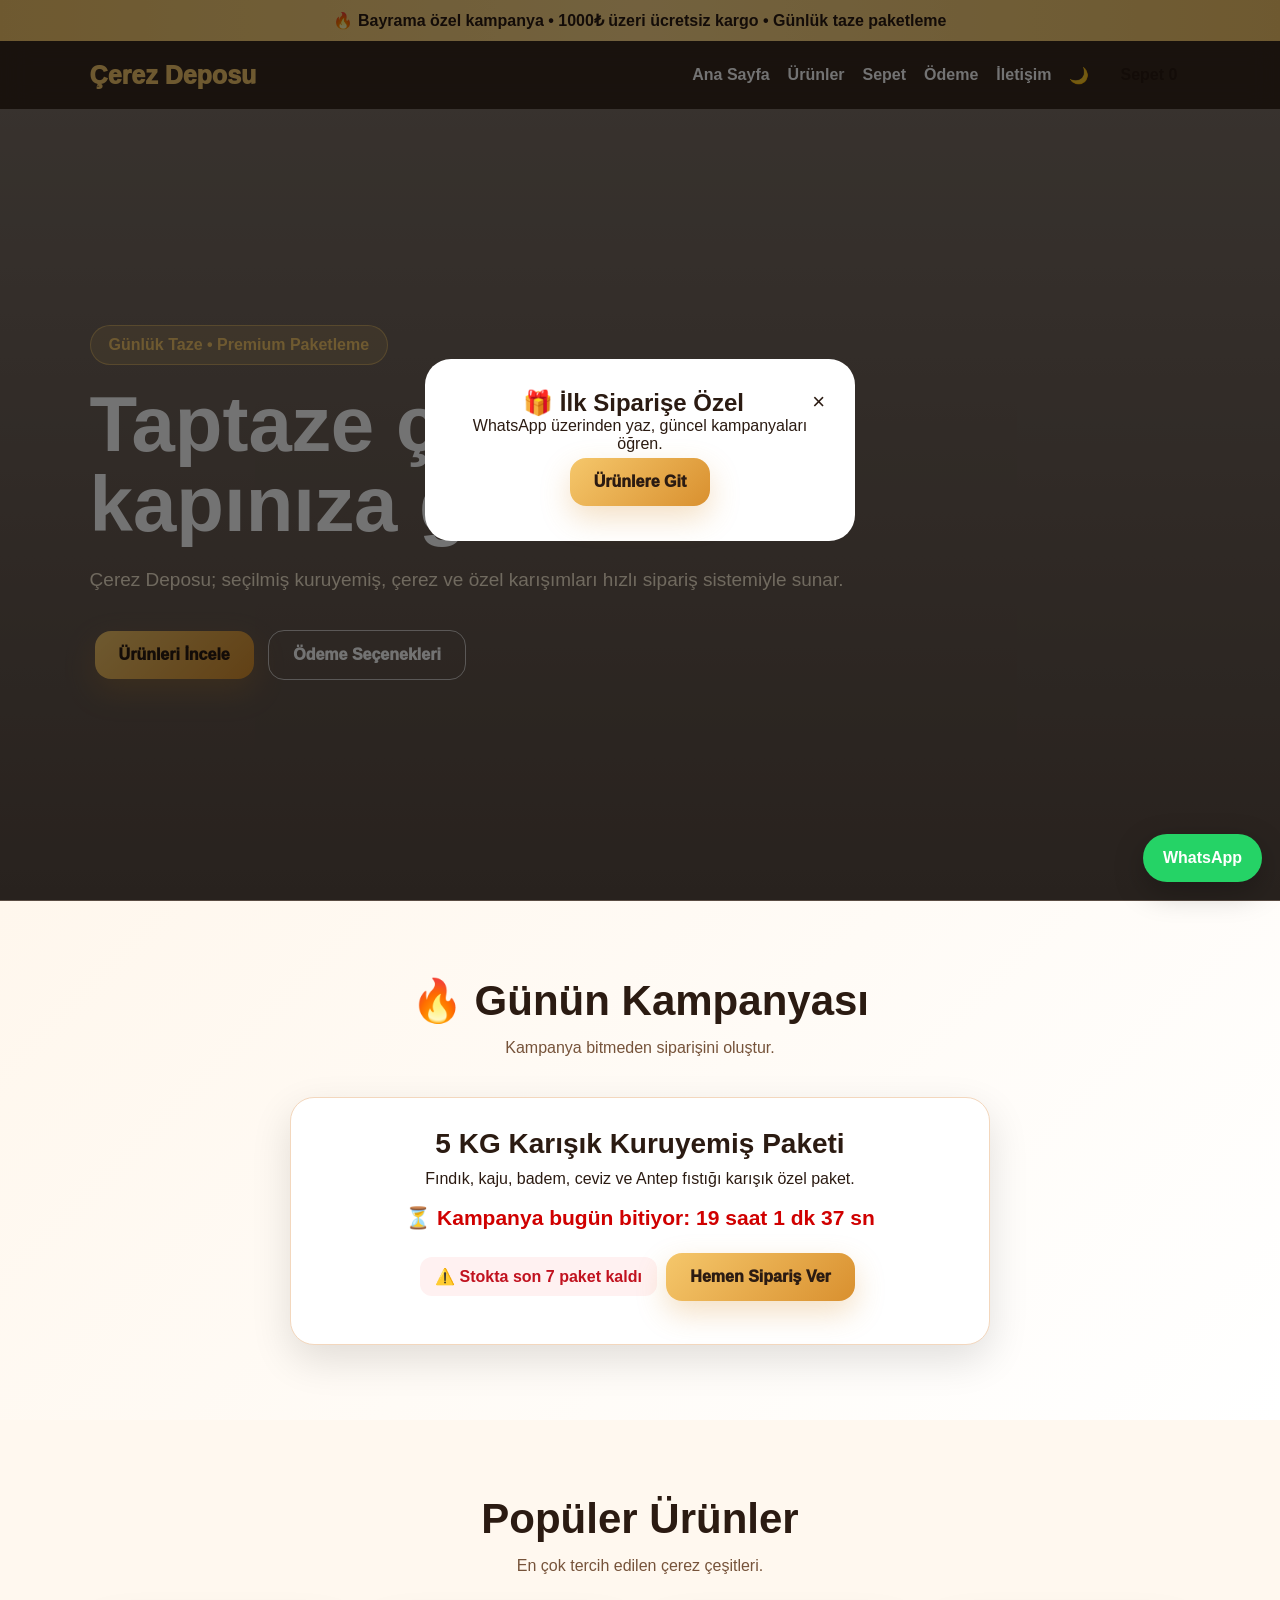
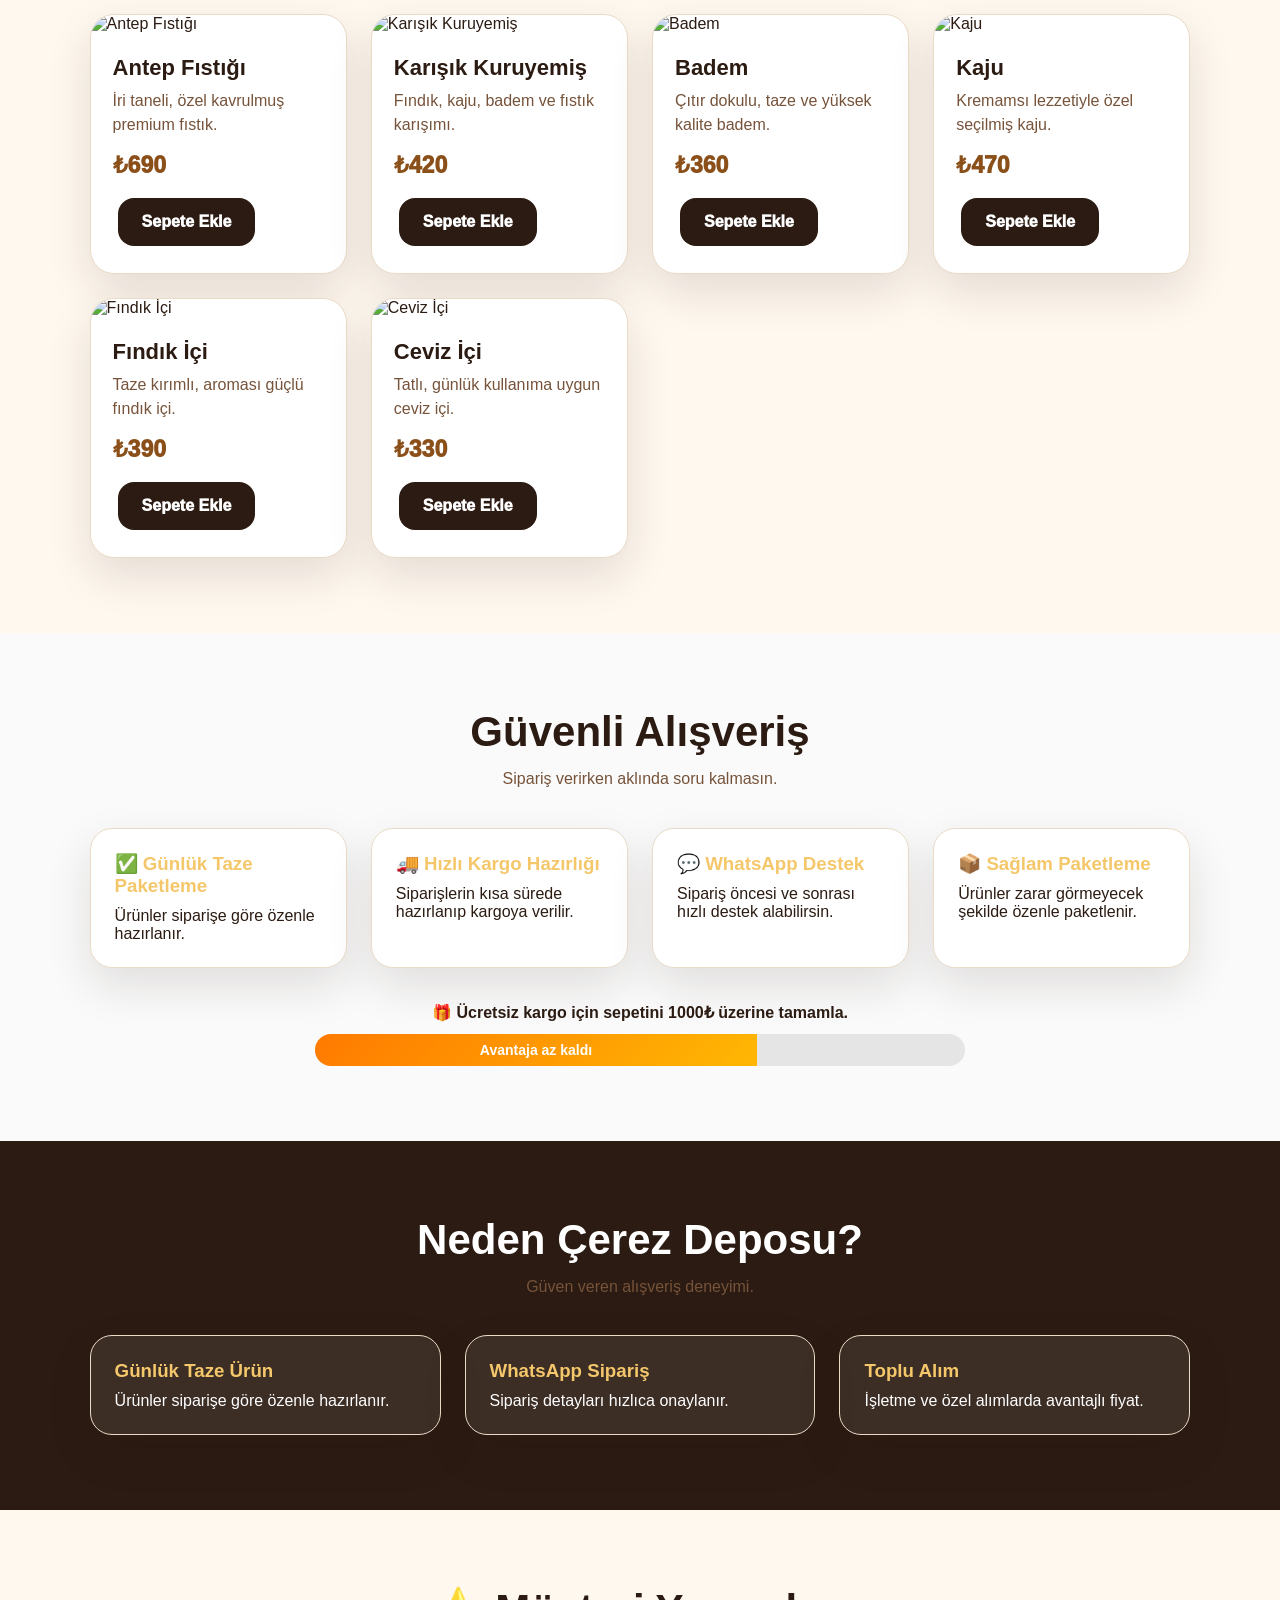
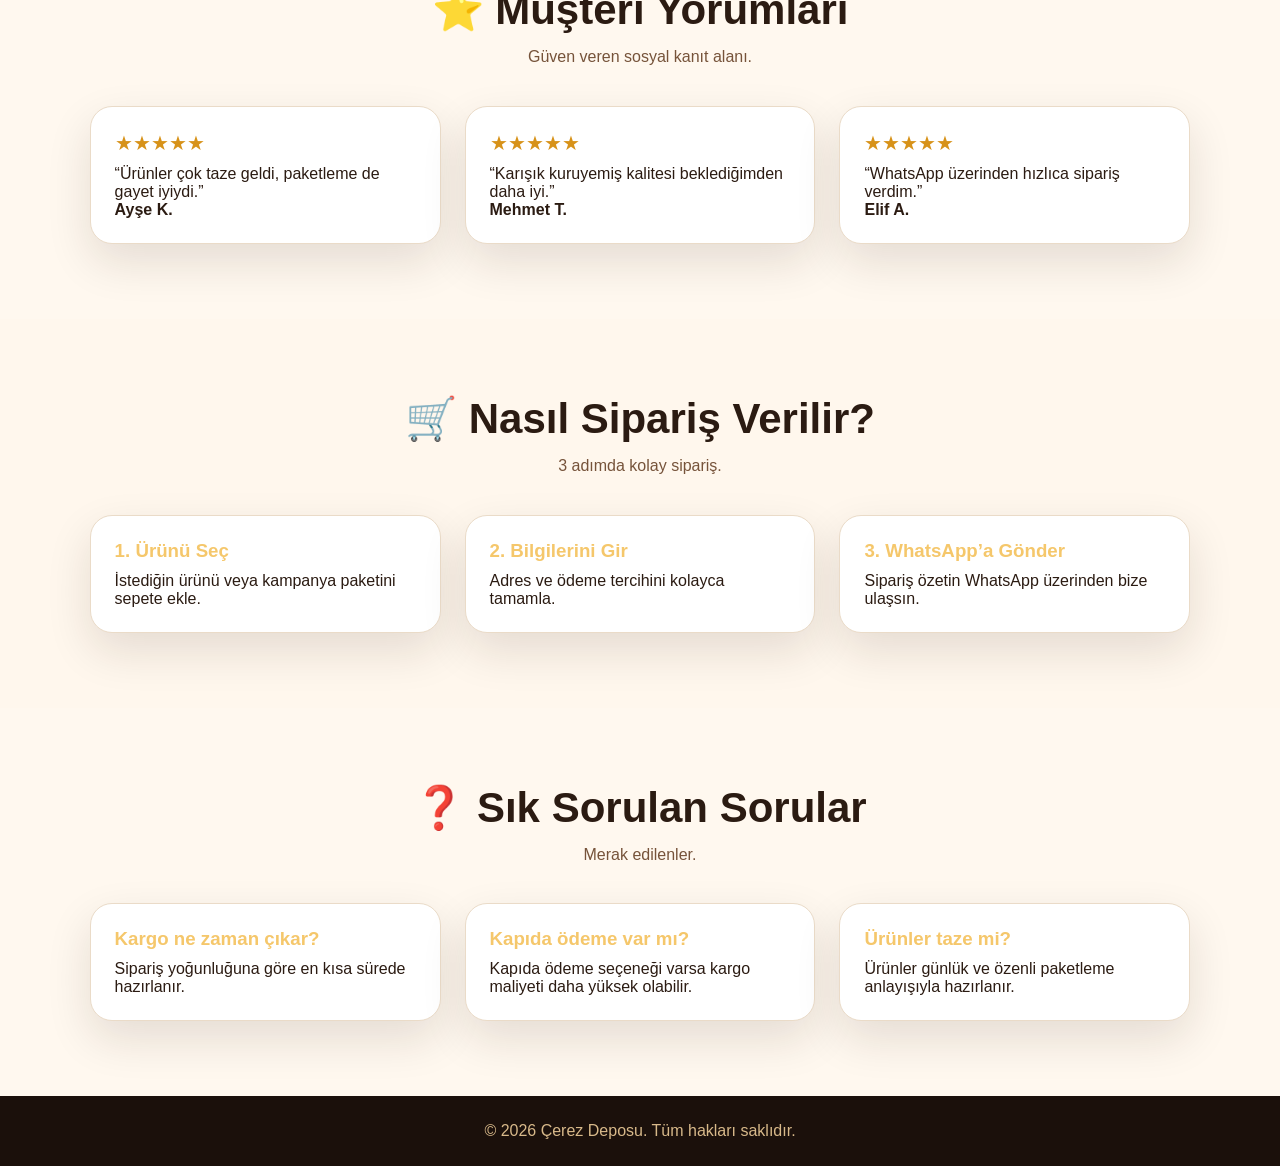
==== commit 3df56606: "Update index.html" ====
--- a/index.html
+++ b/index.html
@@ -8,7 +8,9 @@
 </head>
 <body>
 
-<div class="topbar"><span>🔥 Bayrama özel kampanya • 1000₺ üzeri ücretsiz kargo • Günlük taze paketleme</span></div>
+<div class="topbar">
+  <span>🔥 Bayrama özel kampanya • 1000₺ üzeri ücretsiz kargo • Günlük taze paketleme</span>
+</div>
 
 <nav class="nav">
 <a class="logo" href="index.html">Çerez Deposu</a>
@@ -33,6 +35,21 @@
 </div>
 </section>
 
+<section class="section campaign-section">
+<div class="title">
+<h2>🔥 Günün Kampanyası</h2>
+<p>Kampanya bitmeden siparişini oluştur.</p>
+</div>
+
+<div class="campaign-box">
+<h3>5 KG Karışık Kuruyemiş Paketi</h3>
+<p>Fındık, kaju, badem, ceviz ve Antep fıstığı karışık özel paket.</p>
+<div class="countdown" id="countdown">Kampanya süresi hesaplanıyor...</div>
+<div class="stock-warning">⚠️ Stokta son 7 paket kaldı</div>
+<a class="btn btn-primary" href="odeme.html">Hemen Sipariş Ver</a>
+</div>
+</section>
+
 <section class="section">
 <div class="title">
 <h2>Popüler Ürünler</h2>
@@ -41,6 +58,42 @@
 <div class="grid" id="productGrid"></div>
 </section>
 
+<section class="section trust-section">
+<div class="title">
+<h2>Güvenli Alışveriş</h2>
+<p>Sipariş verirken aklında soru kalmasın.</p>
+</div>
+
+<div class="grid">
+<div class="feature">
+<h3>✅ Günlük Taze Paketleme</h3>
+<p>Ürünler siparişe göre özenle hazırlanır.</p>
+</div>
+
+<div class="feature">
+<h3>🚚 Hızlı Kargo Hazırlığı</h3>
+<p>Siparişlerin kısa sürede hazırlanıp kargoya verilir.</p>
+</div>
+
+<div class="feature">
+<h3>💬 WhatsApp Destek</h3>
+<p>Sipariş öncesi ve sonrası hızlı destek alabilirsin.</p>
+</div>
+
+<div class="feature">
+<h3>📦 Sağlam Paketleme</h3>
+<p>Ürünler zarar görmeyecek şekilde özenle paketlenir.</p>
+</div>
+</div>
+
+<div class="shipping-progress">
+<p>🎁 Ücretsiz kargo için sepetini 1000₺ üzerine tamamla.</p>
+<div class="progress-bar">
+<div class="progress-fill">Avantaja az kaldı</div>
+</div>
+</div>
+</section>
+
 <section class="section dark-section">
 <div class="title">
 <h2>Neden Çerez Deposu?</h2>
@@ -67,7 +120,7 @@
 
 <section class="section">
 <div class="title">
-<h2>Müşteri Yorumları</h2>
+<h2>⭐ Müşteri Yorumları</h2>
 <p>Güven veren sosyal kanıt alanı.</p>
 </div>
 
@@ -88,6 +141,54 @@
 <div class="stars">★★★★★</div>
 <p>“WhatsApp üzerinden hızlıca sipariş verdim.”</p>
 <b>Elif A.</b>
+</div>
+</div>
+</section>
+
+<section class="section how-section">
+<div class="title">
+<h2>🛒 Nasıl Sipariş Verilir?</h2>
+<p>3 adımda kolay sipariş.</p>
+</div>
+
+<div class="grid">
+<div class="feature">
+<h3>1. Ürünü Seç</h3>
+<p>İstediğin ürünü veya kampanya paketini sepete ekle.</p>
+</div>
+
+<div class="feature">
+<h3>2. Bilgilerini Gir</h3>
+<p>Adres ve ödeme tercihini kolayca tamamla.</p>
+</div>
+
+<div class="feature">
+<h3>3. WhatsApp’a Gönder</h3>
+<p>Sipariş özetin WhatsApp üzerinden bize ulaşsın.</p>
+</div>
+</div>
+</section>
+
+<section class="section faq-section">
+<div class="title">
+<h2>❓ Sık Sorulan Sorular</h2>
+<p>Merak edilenler.</p>
+</div>
+
+<div class="grid">
+<div class="feature">
+<h3>Kargo ne zaman çıkar?</h3>
+<p>Sipariş yoğunluğuna göre en kısa sürede hazırlanır.</p>
+</div>
+
+<div class="feature">
+<h3>Kapıda ödeme var mı?</h3>
+<p>Kapıda ödeme seçeneği varsa kargo maliyeti daha yüksek olabilir.</p>
+</div>
+
+<div class="feature">
+<h3>Ürünler taze mi?</h3>
+<p>Ürünler günlük ve özenli paketleme anlayışıyla hazırlanır.</p>
 </div>
 </div>
 </section>
@@ -105,6 +206,148 @@
 
 <footer>© 2026 Çerez Deposu. Tüm hakları saklıdır.</footer>
 
+<style>
+.campaign-section{
+background:linear-gradient(135deg,#fff7ed,#ffffff);
+}
+
+.campaign-box{
+max-width:700px;
+margin:0 auto;
+background:#fff;
+padding:30px;
+border-radius:24px;
+box-shadow:0 15px 40px rgba(0,0,0,.12);
+text-align:center;
+border:1px solid #f3d7bd;
+}
+
+.campaign-box h3{
+font-size:28px;
+margin-bottom:10px;
+}
+
+.countdown{
+font-size:21px;
+font-weight:800;
+color:#d00000;
+margin:18px 0;
+}
+
+.stock-warning{
+background:#fff1f1;
+color:#c1121f;
+padding:10px 15px;
+border-radius:12px;
+font-weight:800;
+margin-bottom:18px;
+display:inline-block;
+}
+
+.trust-section{
+background:#fafafa;
+}
+
+.shipping-progress{
+max-width:650px;
+margin:35px auto 0;
+text-align:center;
+font-weight:700;
+}
+
+.progress-bar{
+width:100%;
+background:#e5e5e5;
+border-radius:50px;
+overflow:hidden;
+height:32px;
+margin-top:12px;
+}
+
+.progress-fill{
+width:68%;
+height:100%;
+background:linear-gradient(135deg,#ff7a00,#ffb703);
+color:#fff;
+display:flex;
+align-items:center;
+justify-content:center;
+font-weight:800;
+font-size:14px;
+}
+
+.how-section{
+background:#fff7ed;
+}
+
+.faq-section .feature{
+text-align:left;
+}
+
+.feature,.review,.campaign-box{
+transition:.25s ease;
+}
+
+.feature:hover,.review:hover,.campaign-box:hover{
+transform:translateY(-6px);
+}
+
+.floating-wa{
+position:fixed;
+right:18px;
+bottom:18px;
+z-index:9999;
+background:#25D366;
+color:white;
+padding:15px 20px;
+border-radius:50px;
+font-weight:900;
+text-decoration:none;
+box-shadow:0 10px 30px rgba(0,0,0,.25);
+}
+
+.floating-wa:hover{
+transform:scale(1.05);
+}
+
+@media(max-width:768px){
+.campaign-box h3{
+font-size:22px;
+}
+
+.countdown{
+font-size:17px;
+}
+
+.floating-wa{
+right:12px;
+bottom:12px;
+padding:12px 16px;
+}
+}
+</style>
+
+<script>
+function updateCountdown(){
+const countdown = document.getElementById("countdown");
+if(!countdown) return;
+
+const now = new Date();
+const end = new Date();
+end.setHours(23,59,59,999);
+
+const diff = end - now;
+const h = Math.floor(diff / 1000 / 60 / 60);
+const m = Math.floor((diff / 1000 / 60) % 60);
+const s = Math.floor((diff / 1000) % 60);
+
+countdown.innerText = "⏳ Kampanya bugün bitiyor: " + h + " saat " + m + " dk " + s + " sn";
+}
+
+setInterval(updateCountdown,1000);
+updateCountdown();
+</script>
+
 <script src="script.js"></script>
 </body>
 </html>
--- a/style.css
+++ b/style.css
@@ -1,59 +1,718 @@
-:root{--bg:#fff8ef;--text:#2b1b12;--muted:#76533a;--card:#fff;--brand:#f5c76b;--dark:#2b1b12;--line:#eadbc8;--shadow:0 18px 45px rgba(43,27,18,.12)}
-body.dark{--bg:#140d09;--text:#fff7ec;--muted:#d6b98e;--card:#21150f;--dark:#f5c76b;--line:#3a281d;--shadow:0 18px 45px rgba(0,0,0,.35)}
-*{margin:0;padding:0;box-sizing:border-box;font-family:Arial,Helvetica,sans-serif}
-body{background:var(--bg);color:var(--text);overflow-x:hidden}
-a{text-decoration:none;color:inherit}
-.topbar{background:var(--brand);color:#2b1b12;text-align:center;padding:10px;font-weight:900;overflow:hidden}
-.topbar span{display:inline-block;animation:marquee 13s linear infinite;white-space:nowrap}
-.nav{position:sticky;top:0;z-index:99;background:rgba(43,27,18,.92);backdrop-filter:blur(14px);padding:16px 7%;display:flex;justify-content:space-between;align-items:center;color:white}
-.logo{font-size:25px;font-weight:950;color:var(--brand)}
-.menu{display:flex;gap:18px;align-items:center;flex-wrap:wrap}
-.menu a,.icon-btn{font-weight:800;color:white;background:none;border:0;cursor:pointer}
-.cart-pill{background:var(--brand);color:#2b1b12!important;padding:9px 13px;border-radius:999px}
-.hero{min-height:88vh;background:linear-gradient(rgba(43,27,18,.62),rgba(43,27,18,.78)),url('https://images.unsplash.com/photo-1606923829579-0cb981a83e2e?auto=format&fit=crop&w=1700&q=80');background-size:cover;background-position:center;display:flex;align-items:center;padding:100px 7%;color:white}
-.hero-box{max-width:760px;animation:up 1s ease both}
-.badge{display:inline-block;background:rgba(245,199,107,.18);border:1px solid rgba(245,199,107,.55);color:var(--brand);padding:10px 18px;border-radius:999px;font-weight:900;margin-bottom:20px}
-h1{font-size:clamp(42px,7vw,78px);line-height:1.02;margin-bottom:20px}
-.hero p{font-size:19px;line-height:1.7;color:#f8ead2;margin-bottom:28px}
-.btn{display:inline-block;border:0;cursor:pointer;padding:14px 21px;border-radius:15px;font-weight:950;transition:.25s;margin:5px}
-.btn-primary{background:var(--brand);color:#2b1b12}
-.btn-dark{background:var(--dark);color:var(--bg)}
-.btn-outline{border:1px solid rgba(255,255,255,.65);color:white;background:transparent}
-.btn:hover{transform:translateY(-4px);box-shadow:0 12px 25px rgba(0,0,0,.18)}
-.section{padding:75px 7%}
-.title{text-align:center;margin-bottom:36px}
-.title h2{font-size:38px;margin-bottom:10px}
-.title p{color:var(--muted)}
-.grid{display:grid;grid-template-columns:repeat(auto-fit,minmax(240px,1fr));gap:24px}
-.card{background:var(--card);border-radius:24px;overflow:hidden;box-shadow:var(--shadow);border:1px solid var(--line);transition:.3s}
-.card:hover{transform:translateY(-7px)}
-.card img{width:100%;height:220px;object-fit:cover}
-.card-body{padding:22px}
-.card h3{font-size:22px;margin-bottom:8px}
-.card p{color:var(--muted);line-height:1.5;margin-bottom:15px}
-.price{font-size:23px;font-weight:950;color:#8b4f19;margin-bottom:14px}
-.filters{display:flex;justify-content:center;gap:10px;flex-wrap:wrap;margin-bottom:25px}
-.filter{border:1px solid var(--line);background:var(--card);color:var(--text);padding:10px 15px;border-radius:999px;font-weight:900;cursor:pointer}
-.filter.active{background:var(--brand);color:#2b1b12}
-.panel{background:var(--card);border-radius:26px;padding:28px;box-shadow:var(--shadow);border:1px solid var(--line);max-width:950px;margin:auto}
-.cart-row{display:grid;grid-template-columns:1fr 90px 120px 60px;gap:14px;align-items:center;border-bottom:1px solid var(--line);padding:16px 0}
-.qty button{width:30px;height:30px;border:0;border-radius:8px;background:var(--brand);font-weight:900;cursor:pointer}
-.total{text-align:right;font-size:27px;font-weight:950;margin-top:20px}
-.form-grid,.pay-box{display:grid;grid-template-columns:repeat(auto-fit,minmax(230px,1fr));gap:14px}
-input,select,textarea{width:100%;padding:14px;border:1px solid var(--line);border-radius:13px;margin-bottom:14px;background:var(--bg);color:var(--text)}
-.pay-option{border:2px solid var(--line);border-radius:18px;padding:18px;background:var(--bg)}
-.dark-section{background:#2b1b12;color:white}
-.feature,.review{background:var(--card);padding:24px;border-radius:22px;box-shadow:var(--shadow);border:1px solid var(--line)}
-.dark-section .feature{background:rgba(255,255,255,.08)}
-.feature h3{color:var(--brand);margin-bottom:10px}
-.stars{color:#d79219;font-size:20px;margin-bottom:10px}
-.faq details{background:var(--card);padding:18px 20px;border-radius:16px;margin-bottom:12px;border:1px solid var(--line)}
-.floating-wa{position:fixed;right:18px;bottom:18px;background:#25d366;color:white;padding:15px 18px;border-radius:999px;font-weight:950;z-index:200}
-.popup{position:fixed;inset:0;background:rgba(0,0,0,.55);display:none;align-items:center;justify-content:center;z-index:300;padding:20px}
-.popup.show{display:flex}
-.popup-box{background:var(--card);padding:30px;border-radius:26px;max-width:430px;text-align:center}
-.close{float:right;border:0;background:transparent;font-size:22px;color:var(--text);cursor:pointer}
-footer{text-align:center;padding:26px;background:#1b100b;color:#d8b98a}
-@keyframes up{from{opacity:0;transform:translateY(35px)}to{opacity:1;transform:translateY(0)}}
-@keyframes marquee{from{transform:translateX(70vw)}to{transform:translateX(-100vw)}}
-@media(max-width:760px){.nav{padding:15px 5%;align-items:flex-start;gap:12px}.menu{gap:11px;font-size:14px}.section{padding:55px 6%}.cart-row{grid-template-columns:1fr}.total{text-align:left}}
+:root{
+--bg:#fff8ef;
+--text:#2b1b12;
+--muted:#76533a;
+--card:#ffffff;
+--brand:#f5c76b;
+--brand2:#d9902f;
+--dark:#2b1b12;
+--line:#eadbc8;
+--shadow:0 18px 45px rgba(43,27,18,.12);
+}
+
+body.dark{
+--bg:#140d09;
+--text:#fff7ec;
+--muted:#d6b98e;
+--card:#21150f;
+--dark:#f5c76b;
+--line:#3a281d;
+--shadow:0 18px 45px rgba(0,0,0,.35);
+}
+
+*{
+margin:0;
+padding:0;
+box-sizing:border-box;
+font-family:Arial,Helvetica,sans-serif;
+}
+
+body{
+background:var(--bg);
+color:var(--text);
+overflow-x:hidden;
+}
+
+a{
+text-decoration:none;
+color:inherit;
+}
+
+button{
+font:inherit;
+}
+
+.topbar{
+background:linear-gradient(90deg,#f5c76b,#ffd98a,#f5c76b);
+color:#2b1b12;
+text-align:center;
+padding:11px;
+font-weight:900;
+overflow:hidden;
+}
+
+.topbar span{
+display:inline-block;
+white-space:nowrap;
+animation:marquee 14s linear infinite;
+}
+
+.nav{
+position:sticky;
+top:0;
+z-index:99;
+background:rgba(43,27,18,.94);
+backdrop-filter:blur(14px);
+padding:16px 7%;
+display:flex;
+justify-content:space-between;
+align-items:center;
+color:white;
+}
+
+.logo{
+font-size:25px;
+font-weight:950;
+color:var(--brand);
+}
+
+.menu{
+display:flex;
+gap:18px;
+align-items:center;
+flex-wrap:wrap;
+}
+
+.menu a,
+.icon-btn{
+font-weight:800;
+color:white;
+background:none;
+border:0;
+cursor:pointer;
+}
+
+.menu a:hover,
+.icon-btn:hover{
+color:var(--brand);
+}
+
+.cart-pill{
+background:var(--brand);
+color:#2b1b12!important;
+padding:9px 13px;
+border-radius:999px;
+}
+
+.hero{
+min-height:88vh;
+background:linear-gradient(rgba(43,27,18,.62),rgba(43,27,18,.78)),url('https://images.unsplash.com/photo-1606923829579-0cb981a83e2e?auto=format&fit=crop&w=1700&q=80');
+background-size:cover;
+background-position:center;
+display:flex;
+align-items:center;
+padding:100px 7%;
+color:white;
+}
+
+.hero-box{
+max-width:760px;
+animation:fadeUp 1s ease both;
+}
+
+.badge{
+display:inline-block;
+background:rgba(245,199,107,.18);
+border:1px solid rgba(245,199,107,.55);
+color:var(--brand);
+padding:10px 18px;
+border-radius:999px;
+font-weight:900;
+margin-bottom:20px;
+}
+
+h1{
+font-size:clamp(42px,7vw,78px);
+line-height:1.02;
+margin-bottom:20px;
+}
+
+.hero p{
+font-size:19px;
+line-height:1.7;
+color:#f8ead2;
+margin-bottom:28px;
+}
+
+.btn{
+display:inline-flex;
+align-items:center;
+justify-content:center;
+gap:8px;
+border:0;
+cursor:pointer;
+padding:15px 24px;
+border-radius:16px;
+font-weight:950;
+transition:.25s ease;
+margin:5px;
+position:relative;
+z-index:20;
+}
+
+.btn-primary{
+background:linear-gradient(135deg,#f5c76b,#d9902f);
+color:#2b1b12;
+box-shadow:0 12px 30px rgba(217,144,47,.28);
+}
+
+.btn-dark{
+background:#2b1b12;
+color:white;
+}
+
+.btn-outline{
+border:1px solid rgba(255,255,255,.65);
+color:white;
+background:transparent;
+}
+
+.btn:hover{
+transform:translateY(-4px) scale(1.01);
+box-shadow:0 16px 35px rgba(0,0,0,.18);
+}
+
+.section{
+padding:75px 7%;
+}
+
+.title{
+text-align:center;
+margin-bottom:36px;
+animation:fadeUp .7s ease both;
+}
+
+.title h2{
+font-size:42px;
+margin-bottom:10px;
+}
+
+.title p{
+color:var(--muted);
+line-height:1.6;
+}
+
+.grid{
+display:grid;
+grid-template-columns:repeat(auto-fit,minmax(240px,1fr));
+gap:24px;
+}
+
+.card{
+background:var(--card);
+border-radius:24px;
+overflow:hidden;
+box-shadow:var(--shadow);
+border:1px solid var(--line);
+transition:.3s;
+}
+
+.card:hover{
+transform:translateY(-7px);
+}
+
+.card img{
+width:100%;
+height:220px;
+object-fit:cover;
+}
+
+.card-body{
+padding:22px;
+}
+
+.card h3{
+font-size:22px;
+margin-bottom:8px;
+}
+
+.card p{
+color:var(--muted);
+line-height:1.5;
+margin-bottom:15px;
+}
+
+.price{
+font-size:23px;
+font-weight:950;
+color:#8b4f19;
+margin-bottom:14px;
+}
+
+.filters{
+display:flex;
+justify-content:center;
+gap:10px;
+flex-wrap:wrap;
+margin-bottom:25px;
+}
+
+.filter{
+border:1px solid var(--line);
+background:var(--card);
+color:var(--text);
+padding:10px 15px;
+border-radius:999px;
+font-weight:900;
+cursor:pointer;
+}
+
+.filter.active{
+background:var(--brand);
+color:#2b1b12;
+}
+
+.panel{
+background:var(--card);
+border-radius:26px;
+padding:28px;
+box-shadow:var(--shadow);
+border:1px solid var(--line);
+max-width:950px;
+margin:auto;
+}
+
+.cart-row{
+display:grid;
+grid-template-columns:1fr 90px 120px 60px;
+gap:14px;
+align-items:center;
+border-bottom:1px solid var(--line);
+padding:16px 0;
+}
+
+.qty button{
+width:30px;
+height:30px;
+border:0;
+border-radius:8px;
+background:var(--brand);
+font-weight:900;
+cursor:pointer;
+}
+
+.total{
+text-align:right;
+font-size:27px;
+font-weight:950;
+margin-top:20px;
+}
+
+.form-grid,
+.pay-box{
+display:grid;
+grid-template-columns:repeat(auto-fit,minmax(230px,1fr));
+gap:14px;
+}
+
+input,
+select,
+textarea{
+width:100%;
+padding:14px;
+border:1px solid var(--line);
+border-radius:13px;
+margin-bottom:14px;
+background:var(--bg);
+color:var(--text);
+}
+
+.dark-section{
+background:#2b1b12;
+color:white;
+}
+
+.feature,
+.review{
+background:var(--card);
+padding:24px;
+border-radius:22px;
+box-shadow:var(--shadow);
+border:1px solid var(--line);
+}
+
+.dark-section .feature{
+background:rgba(255,255,255,.08);
+}
+
+.feature h3{
+color:var(--brand);
+margin-bottom:10px;
+}
+
+.stars{
+color:#d79219;
+font-size:20px;
+margin-bottom:10px;
+}
+
+.faq details{
+background:var(--card);
+padding:18px 20px;
+border-radius:16px;
+margin-bottom:12px;
+border:1px solid var(--line);
+}
+
+.floating-wa{
+position:fixed;
+right:18px;
+bottom:18px;
+background:#25d366;
+color:white;
+padding:15px 18px;
+border-radius:999px;
+font-weight:950;
+z-index:200;
+box-shadow:0 14px 35px rgba(0,0,0,.25);
+}
+
+.popup{
+position:fixed;
+inset:0;
+background:rgba(0,0,0,.55);
+display:none;
+align-items:center;
+justify-content:center;
+z-index:300;
+padding:20px;
+}
+
+.popup.show{
+display:flex;
+}
+
+.popup-box{
+background:var(--card);
+padding:30px;
+border-radius:26px;
+max-width:430px;
+text-align:center;
+}
+
+.close{
+float:right;
+border:0;
+background:transparent;
+font-size:22px;
+color:var(--text);
+cursor:pointer;
+}
+
+.payment-hero-section{
+background:
+radial-gradient(circle at top left, rgba(245,199,107,.35), transparent 32%),
+radial-gradient(circle at bottom right, rgba(139,79,25,.22), transparent 35%),
+var(--bg);
+}
+
+.premium-payment-box{
+max-width:1180px;
+margin:auto;
+display:grid;
+grid-template-columns:1.08fr .92fr;
+gap:28px;
+align-items:stretch;
+}
+
+.premium-left,
+.premium-right{
+background:rgba(255,255,255,.86);
+border:1px solid var(--line);
+border-radius:34px;
+padding:34px;
+box-shadow:0 25px 70px rgba(43,27,18,.16);
+position:relative;
+overflow:hidden;
+animation:fadeUp .8s ease both;
+}
+
+body.dark .premium-left,
+body.dark .premium-right{
+background:rgba(33,21,15,.92);
+}
+
+.premium-left::before{
+content:"";
+position:absolute;
+width:260px;
+height:260px;
+right:-90px;
+top:-90px;
+background:rgba(245,199,107,.25);
+border-radius:50%;
+pointer-events:none;
+}
+
+.premium-left > *,
+.premium-right > *{
+position:relative;
+z-index:2;
+}
+
+.premium-left h2{
+font-size:42px;
+line-height:1.1;
+margin:15px 0;
+}
+
+.campaign-badge{
+display:inline-flex;
+background:#2b1b12;
+color:#f5c76b;
+padding:11px 17px;
+border-radius:999px;
+font-weight:950;
+}
+
+.payment-desc{
+color:var(--muted);
+line-height:1.7;
+margin-bottom:22px;
+font-size:16px;
+}
+
+.product-list{
+list-style:none;
+display:grid;
+gap:12px;
+margin:22px 0;
+}
+
+.product-list li{
+display:flex;
+justify-content:space-between;
+gap:14px;
+background:var(--bg);
+border:1px solid var(--line);
+padding:15px 17px;
+border-radius:18px;
+font-weight:850;
+transition:.25s;
+}
+
+.product-list li:hover{
+transform:translateX(6px);
+border-color:var(--brand);
+}
+
+.product-list span{
+color:var(--muted);
+font-size:14px;
+}
+
+.price-box{
+margin-top:25px;
+padding:25px;
+border-radius:26px;
+background:linear-gradient(135deg,#2b1b12,#6f3f1e);
+color:white;
+box-shadow:0 18px 40px rgba(43,27,18,.25);
+}
+
+.price-box span{
+display:block;
+color:#f3dec0;
+font-weight:800;
+margin-bottom:8px;
+}
+
+.price-box strong{
+display:block;
+font-size:54px;
+color:#f5c76b;
+line-height:1;
+}
+
+.price-box small{
+display:block;
+margin-top:10px;
+color:#f8ead2;
+}
+
+.premium-right h3{
+font-size:32px;
+margin-bottom:22px;
+}
+
+.method-card{
+display:grid;
+grid-template-columns:58px 1fr;
+gap:16px;
+background:var(--bg);
+border:2px solid var(--line);
+border-radius:26px;
+padding:22px;
+margin-bottom:18px;
+transition:.28s ease;
+}
+
+.method-card:hover{
+transform:translateY(-6px);
+box-shadow:0 18px 40px rgba(43,27,18,.14);
+}
+
+.method-card.gold{
+border-color:#f5c76b;
+background:linear-gradient(135deg,rgba(245,199,107,.28),rgba(255,255,255,.4));
+}
+
+body.dark .method-card.gold{
+background:linear-gradient(135deg,rgba(245,199,107,.18),rgba(33,21,15,.6));
+}
+
+.dark-method{
+border-color:#2b1b12;
+}
+
+.method-icon{
+width:58px;
+height:58px;
+display:flex;
+align-items:center;
+justify-content:center;
+font-size:28px;
+background:white;
+border-radius:18px;
+box-shadow:0 10px 25px rgba(43,27,18,.1);
+}
+
+.method-card h4{
+font-size:21px;
+margin-bottom:7px;
+}
+
+.method-card p{
+color:var(--muted);
+line-height:1.5;
+font-size:15px;
+}
+
+.method-btn{
+grid-column:1 / -1;
+display:flex;
+align-items:center;
+justify-content:center;
+min-height:56px;
+border-radius:16px;
+background:linear-gradient(135deg,#f5c76b,#d9902f);
+color:#2b1b12;
+font-weight:950;
+margin-top:10px;
+position:relative;
+z-index:50;
+cursor:pointer;
+transition:.25s ease;
+}
+
+.method-btn:hover{
+transform:scale(1.02);
+box-shadow:0 16px 35px rgba(217,144,47,.28);
+}
+
+.dark-btn{
+background:#2b1b12;
+color:white;
+}
+
+.trust-row{
+display:grid;
+grid-template-columns:repeat(3,1fr);
+gap:10px;
+margin-top:20px;
+}
+
+.trust-row div{
+background:var(--bg);
+border:1px solid var(--line);
+border-radius:16px;
+padding:13px;
+text-align:center;
+font-weight:850;
+font-size:14px;
+}
+
+footer{
+text-align:center;
+padding:26px;
+background:#1b100b;
+color:#d8b98a;
+}
+
+@keyframes fadeUp{
+from{
+opacity:0;
+transform:translateY(28px);
+}
+to{
+opacity:1;
+transform:translateY(0);
+}
+}
+
+@keyframes marquee{
+from{
+transform:translateX(70vw);
+}
+to{
+transform:translateX(-100vw);
+}
+}
+
+@media(max-width:900px){
+.premium-payment-box{
+grid-template-columns:1fr;
+}
+
+.premium-left,
+.premium-right{
+padding:24px;
+}
+
+.premium-left h2{
+font-size:34px;
+}
+
+.price-box strong{
+font-size:42px;
+}
+
+.trust-row{
+grid-template-columns:1fr;
+}
+}
+
+@media(max-width:760px){
+.nav{
+padding:15px 5%;
+align-items:flex-start;
+gap:12px;
+}
+
+.menu{
+gap:11px;
+font-size:14px;
+}
+
+.section{
+padding:55px 6%;
+}
+
+.cart-row{
+grid-template-columns:1fr;
+}
+
+.total{
+text-align:left;
+}
+}
